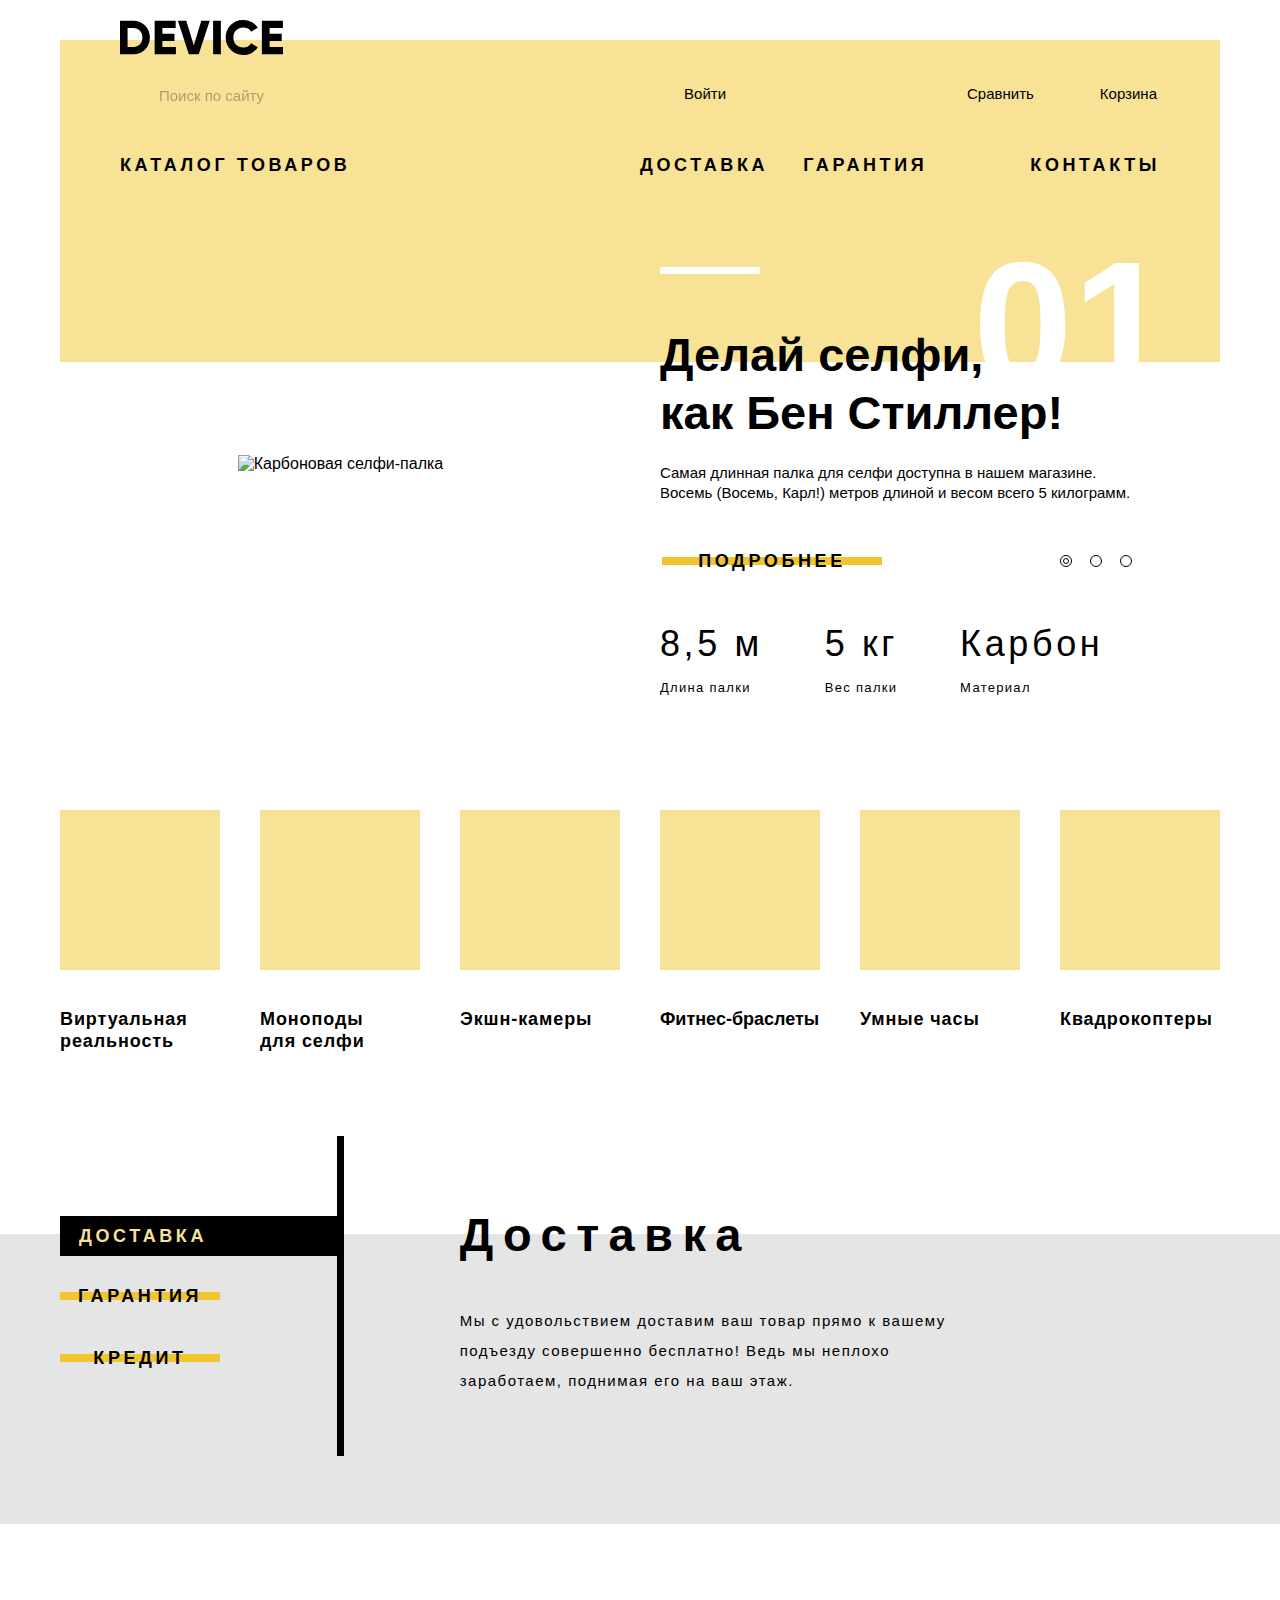
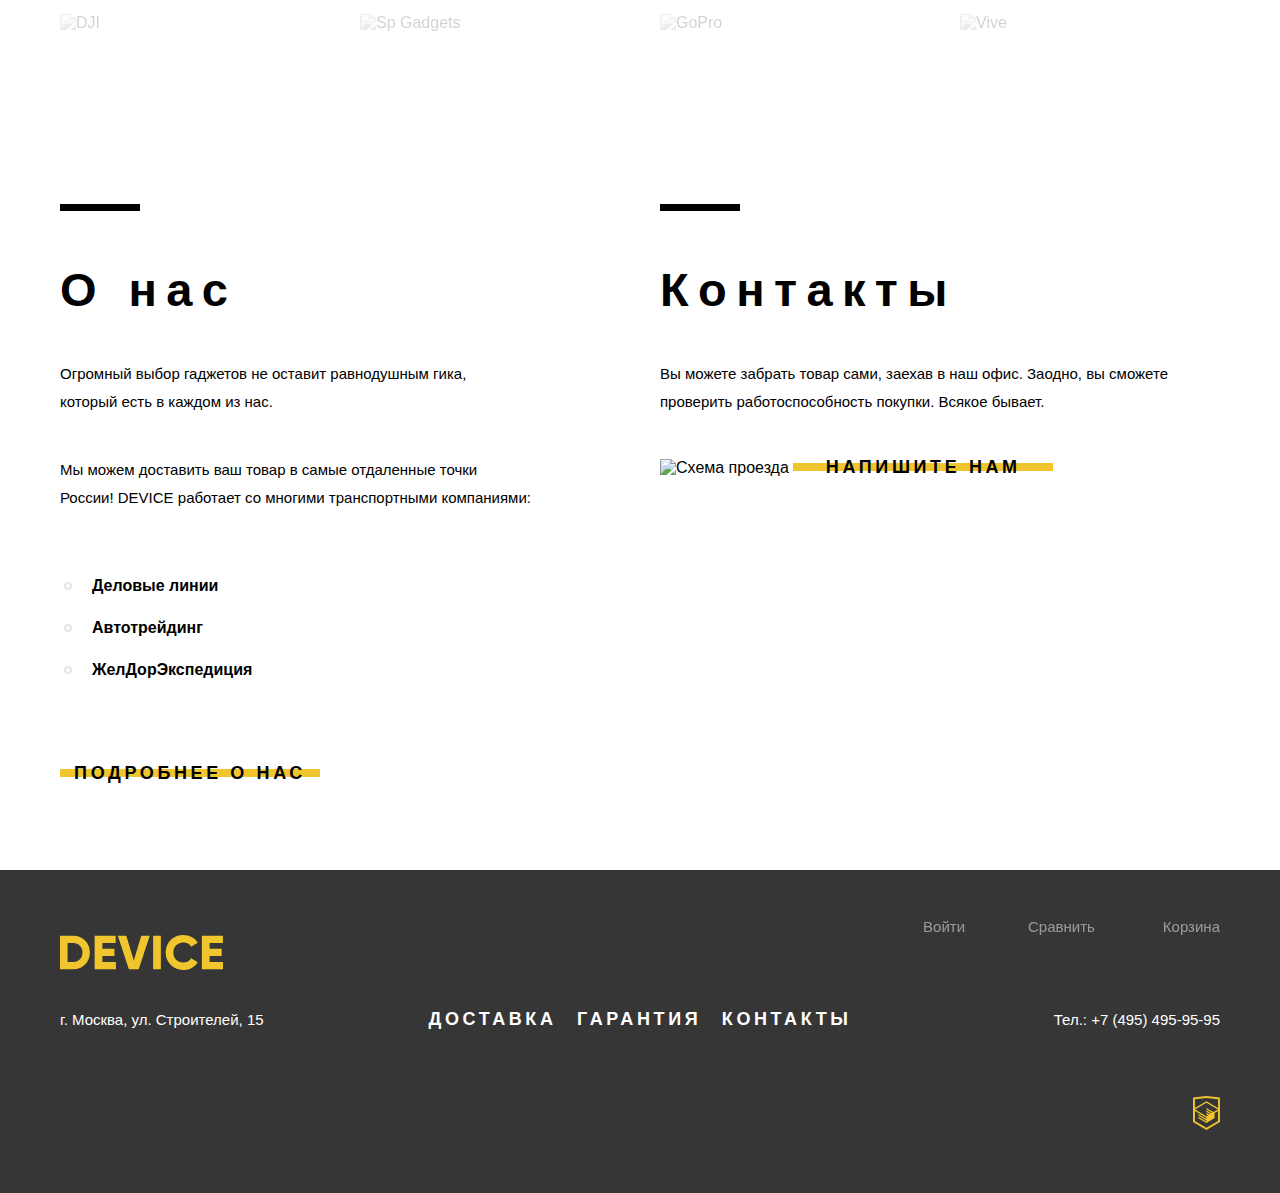
==== index.html @ 6370abfa "Поправил протягивание фона в каталоге" ====
<!DOCTYPE html>
<html class="page" lang="ru">
  <head>
    <meta charset="utf-8">
    <link rel="icon" href="favicon.ico">
    <link rel="stylesheet" href="css/normalize.css">
    <link rel="stylesheet" href="css/style.css">
    <title>HTML Academy: Девайс</title>
  </head>
  <body class="page__body">
    <header class="main-header container">
    <a class="main-header__logo">
      <img src="img/svg/logo/logo_black.svg" width="163" height="35" alt="Логотип магазина Девайс">
    </a>
    <form class="main-header__search" action="https://echo.htmlacademy.ru/" name="search-form" method="get">
      <label class="main-header__search-icon" for="search">
        <input type="search" placeholder="Поиск по сайту" class="main-header__search-input" name="site-search" id="search">
      </label>
      <input class="main-header__search-button" type="submit" name="search-button" value="Найти">
    </form>
    <ul class="user-nav">
      <li><a href="#" class="user-nav__item user-nav__item--login">Войти</a></li>
      <li class="user-nav__account">
        <a class="user-nav__item user-nav__item--name" href="#">Валентин Петухов</a>
        <a class="user-nav__item user-nav__item--exit" href="#">Выйти</a>
      </li>
      <li><a href="#" class="user-nav__item user-nav__item--compare">Сравнить</a></li>
      <li><a href="#" class="user-nav__item user-nav__item--cart">Корзина</a></li>
    </ul>
    <nav class="main-nav">
      <ul class="main-nav__list">
        <li class="main-nav__item">
          <a href="#" class="catalog-nav__title main-nav__link">Каталог товаров</a>
          <div class="catalog-nav__wrapper">
            <ul class="catalog-nav">
              <li class="catalog-nav__item">
                <a href="#" class="catalog-nav__link">Виртуальная реальность</a>
              </li>
              <li class="catalog-nav__item">
                <a href="catalog.html" class="catalog-nav__link">Моноподы для селфи</a>
              </li>
              <li class="catalog-nav__item">
                <a href="#" class="catalog-nav__link">Экшн-камеры</a>
              </li>
              <li class="catalog-nav__item">
                <a href="#" class="catalog-nav__link">Фитнес-браслеты</a>
              </li>
              <li class="catalog-nav__item catalog-nav__item--br">
                <a href="#" class="catalog-nav__link catalog-nav__link--br">Умные часы</a>
              </li>
              <li class="catalog-nav__item">
                <a href="#" class="catalog-nav__link">Квадрокоптер</a>
              </li>
            </ul>
          </div>
        </li>
        <li class="main-nav__item main-nav__item--deliver"><a href="#" class="main-nav__link">Доставка</a></li>
        <li class="main-nav__item main-nav__item--guarantee"><a href="#" class="main-nav__link">Гарантия</a></li>
        <li class="main-nav__item main-nav__item--contacts"><a href="#" class="main-nav__link">Контакты</a></li>
      </ul>
    </nav>
  </header>
    <main>
      <h1 class="visually-hidden">Интернет-магазин Девайс</h1>
      <div class="slider container">
        <section class="slider__page slider__page--current">
          <a href="#" class="slider__img"><img src="img/png/main-slider/slider-1.png" width="384" height="486" alt="Карбоновая селфи-палка"></a>
          <div class="slider__page-number">01</div>
          <h2 class="slider__title">Делай селфи, <br> как Бен Стиллер!</h2>
          <p class="slider__text">
            Самая длинная палка для селфи доступна в нашем магазине.<br>
            Восемь (Восемь, Карл!) метров длиной и весом всего 5 килограмм.
          </p>
          <div class="slider__buttons">
            <a href="#" class="button button--slider">Подробнее</a>
            <div class="slider__switches">
              <button type="button" aria-label="Первый слайд" class="slider__switch slider__switch--active"></button>
              <button type="button" aria-label="Второй слайд" class="slider__switch"></button>
              <button type="button" aria-label="Третий слайд" class="slider__switch"></button>
            </div>
          </div>
          <div class="slider__features">
            <ul class="features">
              <li class="features__item">
                <p class="features__desc">8,5 м</p>
                <p class="features__title">Длина палки</p>
              </li>
              <li class="features__item">
                <p class="features__desc">5 кг</p>
                <p class="features__title">Вес палки</p>
              </li>
              <li class="features__item">
                <p class="features__desc">Карбон</p>
                <p class="features__title">Материал</p>
              </li>
            </ul>
          </div>
        </section>
        <section class="slider__page">
          <a href="#" class="slider__img"><img src="img/png/main-slider/slider-2.png" width="345" height="483" alt="Фитнес-браслет"></a>
          <div class="slider__page-number">02</div>
          <h2 class="slider__title">Худеем <br>правильно!</h2>
          <p class="slider__text">
            Мотивирующие фитнес-браслеты помогут найти в себе силы<br>
            не пропускать занятия и соблюдать диету.
          </p>
          <div class="slider__buttons">
            <a href="#" class="button button--slider">Подробнее</a>
            <div class="slider__switches">
              <button type="button" aria-label="Первый слайд" class="slider__switch"></button>
              <button type="button" aria-label="Второй слайд" class="slider__switch slider__switch--active"></button>
              <button type="button" aria-label="Третий слайд" class="slider__switch"></button>
            </div>
          </div>
          <div class="slider__features">
            <ul class="features">
              <li class="features__item">
                <p class="features__desc">48 часов</p>
                <p class="features__title">Без подзарядки</p>
              </li>
            </ul>
          </div>
        </section>
        <section class="slider__page">
          <a href="#" class="slider__img"><img src="img/png/main-slider/slider-3.png" width="526" height="334" alt="Боевой дрон"></a>
          <div class="slider__page-number">03</div>
          <h2 class="slider__title">Порхает как бабочка, <br>жалит как пчела!</h2>
          <p class="slider__text">
            Этот обычный, на первый взгляд, квадрокоптер оснащен <br>
            мощным лазером, замаскированным под стандартную камеру.
          </p>
          <div class="slider__buttons">
            <a href="#" class="button button--slider">Подробнее</a>
            <div class="slider__switches">
              <button type="button" aria-label="Первый слайд" class="slider__switch"></button>
              <button type="button" aria-label="Второй слайд" class="slider__switch"></button>
              <button type="button" aria-label="Третий слайд" class="slider__switch slider__switch--active"></button>
            </div>
          </div>
          <div class="slider__features">
            <ul class="features">
              <li class="features__item">
                <p class="features__desc">800 м</p>
                <p class="features__title">Дальность полёта</p>
              </li>
              <li class="features__item">
                <p class="features__desc">50 м</p>
                <p class="features__title">Радиус поражения</p>
              </li>
            </ul>
          </div>
        </section>
      </div>
      <div class="categories container">
        <h2 class="visually-hidden">Категории</h2>
        <ul class="categories__list">
          <li class="categories__item categories__item--vr">
            <a class="categories__link" href="#">
              <div class="categories__background"></div>
              <h3 class="categories__title">Виртуальная реальность</h3>
            </a>
          </li>
          <li class="categories__item categories__item--mp">
            <a class="categories__link" href="#">
              <div class="categories__background"></div>
              <h3 class="categories__title">Моноподы <br>для селфи</h3>
            </a>
          </li>
          <li class="categories__item categories__item--ac">
            <a class="categories__link" href="#">
              <div class="categories__background"></div>
              <h3 class="categories__title">Экшн-камеры</h3>
            </a>
          </li>
          <li class="categories__item categories__item--fb">
            <a class="categories__link" href="#">
              <div class="categories__background"></div>
              <h3 class="categories__title categories__title--ls-normal">Фитнес-браслеты</h3>
            </a>
          </li>
          <li class="categories__item categories__item--sw">
            <a class="categories__link" href="#">
              <div class="categories__background"></div>
              <h3 class="categories__title">Умные часы</h3>
            </a>
          </li>
          <li class="categories__item categories__item--qc">
            <a class="categories__link" href="#">
              <div class="categories__background"></div>
              <h3 class="categories__title">Квадрокоптеры</h3>
            </a>
          </li>
        </ul>
      </div>
      <section class="services">
        <div class="container services-grid">
          <h2 class="visually-hidden">Сервисы</h2>
          <ul class="services__list">
            <li><button class="button--services current-service-btn">Доставка</button></li>
            <li><button class="button button--services">Гарантия</button></li>
            <li><button class="button button--services">Кредит</button></li>
          </ul>
          <section class="services__delivery current-service">
            <h3 class="services__title">Доставка</h3>
            <p class="services__text">
              Мы с удовольствием доставим ваш товар прямо к вашему<br>
              подъезду совершенно бесплатно! Ведь мы неплохо<br>
              заработаем, поднимая его на ваш этаж.
            </p>
          </section>
          <section class="services__guarantee">
            <h3 class="services__title">Гарантия</h3>
            <p class="services__text">
              Если из-за возгорания купленного у нас товара у вас сгорит дом — <br>
              не переживайте, мы выдадим вам новый. <br>
              Товар, не дом, конечно же.
            </p>
          </section>
          <section class="services__credit">
            <h3 class="services__title">Кредит</h3>
            <p class="services__text">
              Залезть в долговую яму стало проще! Кредитные консультанты <br>
              подберут для вас наиболее выгодные <br>
              условия кредита. Выгодные для нашего банка, разумеется.
            </p>
          </section>
        </div>
      </section>
      <section class="brands container">
        <h2 class="visually-hidden">Наши бренды</h2>
        <a href="#" class="brands__item brands__item--dji"><img src="img/png/brands/logo-1-1.png" alt="DJI" width="260" height="100"></a>
        <a href="#" class="brands__item brands__item--sp-gadgets"><img src="img/png/brands/logo-2-1.png" alt="Sp Gadgets" width="260" height="100"></a>
        <a href="#" class="brands__item brands__item--gopro"><img src="img/png/brands/logo-3-1.png" alt="GoPro" width="260" height="100"></a>
        <a href="#" class="brands__item brands__item--vive"><img src="img/png/brands/logo-4-1.png" alt="Vive" width="260" height="100"></a>
      </section>
      <div class="main-bottom container">
        <section class="main-bottom__item">
          <h2 class="main-bottom__title">О нас</h2>
          <p class="main-bottom__text">
            Огромный выбор гаджетов не оставит равнодушным гика,<br>
            который есть в каждом из нас.
          </p>
          <p class="main-bottom__text">
            Мы можем доставить ваш товар в самые отдаленные точки<br>
            России! DEVICE работает со многими транспортными компаниями:
          </p>
          <ul class="main-bottom__list">
            <li class="main-bottom__list-item">Деловые линии</li>
            <li class="main-bottom__list-item">Автотрейдинг</li>
            <li class="main-bottom__list-item">ЖелДорЭкспедиция</li>
          </ul>
          <a href="#" class="button button--main-bottom">Подробнее о нас</a>
        </section>
        <section class="main-bottom__item">
          <h2 class="main-bottom__title">Контакты</h2>
          <p class="main-bottom__text text">
            Вы можете забрать товар сами, заехав в наш офис. Заодно, вы сможете
            проверить работоспособность покупки. Всякое бывает.
          </p>
          <a href="#" class="main-bottom__map"><img class="main-bottom__map" src="img/png/map%201.png" width="560" height="222" alt="Схема проезда"></a>
          <a href="#" class="button button--main-bottom">Напишите нам</a>
        </section>
      </div>
    </main>
    <footer class="main-footer">
      <div class="container footer-grid">
        <a class="main-footer__logo">
          <img src="img/svg/logo/logo_yellow.svg" width="163" height="35" alt="Логотип магазина Девайс">
        </a>
        <ul class="user-nav user-nav--footer">
          <li class="user-nav__footer-item user-nav__footer-item--login">
            <a href="#" class="user-nav__footer-icon user-nav__footer-icon--login"></a>
            <a href="#" class="user-nav__footer-link user-nav__footer-link--login">Войти</a>
          </li>
          <li class="user-nav__account">
            <div class="user-nav__footer-item user-nav__footer-item--name">
              <a class="user-nav__footer-icon user-nav__footer-icon--name" href="#"></a>
              <a class="user-nav__footer-link user-nav__footer-link--name" href="#">Валентин Петухов</a>
            </div>
            <a class="user-nav__footer-item user-nav__footer-item--exit" href="#">Выйти</a>
          </li>
          <li class="user-nav__footer-item user-nav__footer-item--compare">
            <a href="#" class="user-nav__footer-icon user-nav__footer-icon--compare"></a>
            <a href="#" class="user-nav__footer-link user-nav__footer-link--compare">Сравнить</a>
          </li>
          <li class="user-nav__footer-item user-nav__footer-item--cart">
            <a href="#" class="user-nav__footer-icon user-nav__footer-icon--cart"></a>
            <a href="#" class="user-nav__footer-link user-nav__footer-link--cart">Корзина</a>
          </li>
        </ul>
        <address class="main-footer__address">г. Москва, ул. Строителей, 15</address>
        <ul class="main-nav main-nav--footer">
          <li><a href="#" class="main-nav__item">Доставка</a></li>
          <li><a href="#" class="main-nav__item">Гарантия</a></li>
          <li><a href="#" class="main-nav__item">Контакты</a></li>
        </ul>
        <a href="tel:+74954959595" class="main-footer__tel">Тел.: +7 (495) 495-95-95</a>
      </div>
      <div class="main-footer__bottom container">
        <div class="line line--footer"></div>
        <ul class="socials">
          <li><a href="#"><div class="socials__item socials__item--fb"></div></a></li>
          <li><a href="#"><div class="socials__item socials__item--inst"></div></a></li>
          <li><a href="#"><div class="socials__item socials__item--tw"></div></a></li>
        </ul>
        <a href="https://htmlacademy.ru/intensive/htmlcss" class="developer-link"></a>
      </div>
    </footer>
    <section class="modal modal__map">
      <button class="modal__close-btn modal__close-btn--map" type="button" aria-label="Закрыть форму обратной связи"></button>
    </section>
    <section class="modal modal__feedback">
      <form class="feedback-form" action="https://echo.htmlacademy.ru" method="post">
        <button class="modal__close-btn" type="button" aria-label="Закрыть форму обратной связи"></button>
        <label>
          Ваше имя:
          <input class="feedback-form__field feedback-form__field--name" type="text" name="name" placeholder="Имя Фамилия">
        </label>
        <label>
          Ваш e-mail:
          <input class="feedback-form__field feedback-form__field--email" type="email" name="email" placeholder="email@example.com">
        </label>
        <label>
          Текст письма:
          <textarea class="feedback-form__field feedback-form__field--text" name="email" placeholder="В свободной форме"></textarea>
        </label>
        <button type="submit" class="button feedback-form__submit">Отправить</button>
      </form>
    </section>
  </body>
</html>
---- css/style.css ----
/*Fonts*/

@font-face {
  font-family: "Gilroy";
  font-display: swap;
  src: local("Gilroy"),
       url("../fonts/gilroylight.woff2") format("woff2"),
       url("../fonts/gilroylight.woff") format("woff");
  /*font-weight: 300;*/
  /*font-style: normal;*/
}

@font-face {
  font-family: "Gilroy";
  src: local("Gilroy"),
       url("../fonts/gilroyextrabold.woff2") format("woff2"),
       url("../fonts/gilroyextrabold.woff") format("woff");
  font-weight: 800;
  font-style: normal;
}

@font-face {
  font-family: "OpenSans";
  font-display: swap;
  src: url("../fonts/opensans.woff2") format("woff2"),
       url("../fonts/opensans.woff") format("woff");
  /*font-weight: 400;*/
  /*font-style: normal;*/
}

@font-face {
  font-family: "OpenSans";
  src: url("../fonts/opensanslight.woff2") format("woff2"),
       url("../fonts/opensanslight.woff") format("woff");
  font-weight: 300;
  font-style: normal;
}

.visually-hidden:not(:focus):not(:active),
input[type="checkbox"].visually-hidden,
input[type="radio"].visually-hidden {
  position: absolute;
  width: 1px;
  height: 1px;
  margin: -1px;
  border: 0;
  padding: 0;
  white-space: nowrap;
  clip-path: inset(100%);
  clip: rect(0 0 0 0);
  overflow: hidden;
}

/*Variables*/

:root {
  /*Colors*/
  --basic-black: #000000;
  --basic-dark: #363636;
  --basic-gray: #464646;
  --basic-neutral: #7e7e7e;
  --gray-special: #d9d9d9;
  --basic-gray-dark: #dcdcdc;
  --basic-gray-light: #e5e5e5;
  --basic-whisper: #eaeaea;
  --basic-gray-extralight: #ebebeb;
  --transparent: rgba(238, 238, 238, 0.7);
  --basic-white: #ffffff;
  --smoky-white: #f2f2f2;

  --special-dark: #f0c52e;
  --special-light: #f7e296;
  --special-amber: #ffc600;
  --special: #91c92f;

  --status: #f6dada;
  --opacity-03: rgba(255, 255, 255, 0.3);

  --scale-gray: rgba(0, 0, 0, 0.2);
  --scale-green: #00ca74;
  --toggle-gray: #c4c4c4;
  --toggle-shadow: #cfcfcf;
  /*Fonts*/

  --opensans: "Open Sans", "Arial", sans-serif;
  --gilroy: "Gilroy", "Arial", sans-serif;
}

/*Global*/

.page {
  height: 100%;
  padding-top: 20px;
}

.page__body--catalog {
  overflow-x: hidden;
}

*, *::before, *::after {
  box-sizing: border-box;
}

body{
  min-width: 1200px;
  margin: 0;
  padding: 0;
  background-color: var(--basic-white);
  font-family: var(--gilroy);
  font-weight: 300;
  font-style: normal;
  color: var(--basic-black);

  min-height: 100%;
  display: grid;
  grid-template-rows: min-content 1fr min-content;
  align-content: start;
}

a {
  text-decoration: none;
  color: inherit;
}

img {
  max-width: 100%;
  height: auto;
}

.button {
  font-weight: 800;
  font-size: 18px;
  line-height: 22px;
  letter-spacing: 0.2em;
  text-transform: uppercase;
  position: relative;
  display: inline-flex;
  justify-content: center;
  align-items: center;
  background-color: transparent;
  border: 0;
  z-index: 1;

}

.button::before {
  position: absolute;
  align-self: center;
  content: "";
  z-index: -1;
  height: 8px;
  width: 100%;
  background: var(--special-dark);

}

.button--slider{
  width: 220px;
  height: 40px;
  align-self: center;
}

.button--services {
  background-color: transparent;
  border: 0;
  width: 160px;
  height: 22px;
  margin-bottom: 40px;
}

.button--main-bottom {
  width: 260px;
  height: 22px;
}

.container {
  width: 1160px;
  margin: 0 auto;
  padding: 0;
}

/*States*/

.main-header__logo:hover,
.user-nav__item:hover,
.main-nav__item:hover > .main-nav__link,
.catalog-nav__link:hover,
.main-footer__logo:hover,
.developer-link:hover {
  opacity: 0.6;
}

.main-header__logo:active,
.user-nav__item:active,
.main-nav__item:active > .main-nav__link,
.catalog-nav__link:active,
.main-footer__logo:active,
.developer-link:active {
  opacity: 0.3;
}



.main-header__search-input:hover::-webkit-input-placeholder {
  opacity: 0.6;
}

.main-header__search-input:hover::-moz-placeholder {
  opacity: 0.6;
}

.main-header__search-input:hover::placeholder {
  opacity: 0.6;
}

.main-header__search:focus-within .main-header__search-button {
  visibility: visible;
  opacity: 1;
}

.main-header__search:focus-within {
  border-bottom: 2px solid var(--basic-black);
}

.main-header__search-button:hover {
  background-color: var(--basic-black);
  color: var(--basic-white);
}

.main-header__search-button:active {
  color: var(--opacity-03);
}

.catalog-nav__title:hover ~ .catalog-nav__wrapper,
.catalog-nav__title:focus ~ .catalog-nav__wrapper,
.catalog-nav__wrapper:hover,
.catalog-nav__wrapper:focus-within {
  height: 164px;
  opacity: 1;
}

.button:hover::before {
  height: 40px;
}

.button:active {
  opacity: 0.3;
}

.button:active::before {
  opacity: 1;
}

.categories__item:hover .categories__background {
  background-color: var(--special-dark);
}

.categories__item:active .categories__item::before, .categories__item:active .categories__title {
  opacity: 0.3;
}

.categories__item:active::before {
  opacity: 0.3;
}

.brands__item:hover {
  opacity: 1;
  filter: none;
}

.breadcrumbs__item:hover {
  opacity: 0.6;
}

.breadcrumbs__item:active {
  opacity: 0.1;
}

.check-box:hover, .radio-btn:hover {
  opacity: 0.6;
}

.filter__input:checked + .check-box:active, .filter__input:checked + .radio-btn:active {
  background: transparent;
}

.sorting__link:hover {
  opacity: 0.6;
}

.sorting__link:active {
  opacity: 1;
}

.sorting__direction-btn:hover {
  opacity: 0.4;
}

.sorting__direction-btn:active {
  opacity: 1;
}

.product__hover:hover {
  opacity: 1;
}

.pagination__item--prev:hover, .pagination__item--next:hover {
  background-color: var(--gray-special);
}

.pagination__item--prev:active .text-opacity, .pagination__item--next:active .text-opacity {
  opacity: 0.3;
}

.user-nav__footer-item:hover .user-nav__footer-icon {
  opacity: 0.6;
}

.user-nav__footer-item:hover .user-nav__footer-link {
  opacity: 1;
}

.user-nav__footer-item:active .user-nav__footer-icon, .user-nav__footer-item:active .user-nav__footer-link {
  opacity: 0.3;
}

.socials__item:hover {
  opacity: 0.6;
}

.socials__item:active {
  opacity: 0.1;
}

.modal__close-btn:hover {
  opacity: 1;
}

.modal__close-btn:active {
  opacity: 0.3;
}

.feedback-form__field:hover {
  background-color: var(--basic-whisper);
}

.feedback-form__field:focus {
  background-color: var(--basic-white);
  border: 2px solid var(--special);
}

.feedback-form__field:invalid {
  background-color: var(--status);
}

/*Header*/

.main-header {
  display: grid;
  grid-template-columns: 1fr 1fr;
  column-gap: 40px;
  padding: 0 60px;
  background: linear-gradient(transparent 20px, var(--special-light) 20px);
}

.main-header__logo {
  grid-column: 1 / -1;
  margin-bottom: 10px;
}

.main-header__search-input {
  font-family: var(--opensans);
  font-style: normal;
  font-weight: 300;
  font-size: 15px;
  line-height: 20px;
  border:  0;
  margin-left: 22px;
  background-color: transparent;
  padding-top: 0;
  padding-left: 17px;
}

.main-header__search-input::-webkit-input-placeholder {
  font-family: var(--opensans);
  font-style: normal;
  font-weight: 300;
  font-size: 15px;
  line-height: 20px;
  color: var(--basic-black);
  opacity: 0.3;
}

.main-header__search-input::-moz-placeholder {
  font-family: var(--opensans);
  font-style: normal;
  font-weight: 300;
  font-size: 15px;
  line-height: 20px;
  color: var(--basic-black);
  opacity: 0.3;
}

.main-header__search {
  width: 440px;
  display: flex;
  align-items: center;
  border-bottom: 2px solid transparent;
}

.main-header__search-icon {
  width: 16px;
  height: 16px;
  background-image: url("../img/svg/icons/icon_search.svg");
  background-repeat: no-repeat;
  background-position: 0 0;
}

.main-header__search-button {
  width: 84px;
  height: 50px;
  border: 2px solid var(--basic-black);
  border-bottom: none;
  background-color: transparent;
  font-family: var(--opensans);
  font-style: normal;
  font-weight: 300;
  font-size: 15px;
  line-height: 20px;
  text-transform: uppercase;
  margin-left: 342px;
  overflow: hidden;
  visibility: hidden;
  opacity: 0;
}

.user-nav {
  display: flex;
justify-content: flex-end;
  font-family: var(--opensans);
  font-style: normal;
  font-weight: 300;
  font-size: 15px;
  line-height: 20px;
  list-style-type: none;
  padding-left: 24px;
}

.authorized .user-nav__item--login, .authorized .user-nav__footer-item--login {
  display: none;
}

.authorized .user-nav__account {
  display: flex;
}

.user-nav__item {
  position: relative;
}

.user-nav__account {
  display: none;
}

.user-nav__item--name {
  padding-right: 22px;
}

.user-nav__item--exit {
  opacity: 0.3;
  padding-right: 87px;
}

.user-nav__item--login{
  padding-right: 241px;
}

.user-nav__item--compare {
  padding-right: 66px;
}

.user-nav__item--cart {
  padding-right: 3px;
}

.user-nav__item--login::before {
  content: "";
  width: 13px;
  height: 14px;
  background-image: url("../img/svg/icons/icon_user.svg");
  background-repeat: no-repeat;
  background-position: 0 0;
  position: absolute;
  top: 3px;
  left: -25px;
}

.user-nav__item--name::before {
  content: "";
  width: 13px;
  height: 14px;
  background-image: url("../img/svg/icons/icon_user.svg");
  background-repeat: no-repeat;
  background-position: 0 0;
  position: absolute;
  top: 4px;
  left: -25px;
}

.user-nav__item--compare::before {
  content: "";
  width: 14px;
  height: 14px;
  background-image: url("../img/svg/icons/icon_compare.svg");
  background-repeat: no-repeat;
  background-position: 0 0;
  position: absolute;
  top: 3px;
  left: -26px;
}

.user-nav__item--cart::before {
  content: "";
  width: 10px;
  height: 10px;
  background-image: url("../img/svg/icons/icon_cart.svg");
  background-repeat: no-repeat;
  background-position: 0 0;
  position: absolute;
  top: 3px;
  left: -22px;
}

.main-nav {
  grid-column: 1 / -1;
  padding-top: 15px;
  font-weight: 800;
  font-size: 18px;
  line-height: 22px;
  letter-spacing: 0.2em;
  text-transform: uppercase;

}

.main-nav__list {
  display: flex;
  justify-content: flex-start;
  padding-inline-start: 0;
  list-style-type: none;
  margin-bottom: 35px;
}

.main-nav__item--catalog {
  padding-right: 260px;
  position: relative;
}

.catalog-nav__wrapper {
  position: absolute;
  width: 1160px;
  height: 0;
  background-color: var(--special-light);
  margin-left: -60px;
  opacity: 0;
  z-index: 2;
}

.catalog-nav {
  position: absolute;
  width: 530px;
  height: 127px;
  display: flex;
  flex-flow: column wrap;
  list-style-type: none;
  padding: 0;
  margin-top: 30px;
  margin-left: 60px;
  font-family: var(--opensans);
  font-style: normal;
  font-weight: 300;
  font-size: 15px;
  line-height: 20px;
  overflow: hidden;
}

.catalog-nav__title {
  position: relative;
  padding-right: 321px;
}

.catalog-nav__title::after {
  content: "";
  width: 22px;
  height: 22px;
  background-image: url("../img/svg/icons/icon_plus.svg");
  background-repeat: no-repeat;
  background-position: 0 0;
  position: absolute;
  top: 0;
  left: 232px;
}

.main-nav__item--deliver {
  padding-right: 35px;
}

.main-nav__item--contacts {
  padding-left: 103px;
  padding-right: 0;
  margin-right: 0;
}

.catalog-nav__item {
  padding-bottom: 20px;
}

.catalog-nav__link {
  font-family: var(--opensans);
  font-style: normal;
  font-weight: 300;
  font-size: 15px;
  line-height: 20px;
  text-transform: none;
  letter-spacing: normal;
}

.catalog-nav__item--br {
  margin-bottom: 40px;
}

/*main*/

.slider {
  background: linear-gradient(var(--special-light) 129px, transparent 129px);
  margin-bottom: 76px;
}

.slider__page {
  display: none;
  margin-bottom: 20px;
}

.slider__page--current{
  display: grid;
  grid-template-columns: 1fr 1fr;
  position: relative;
}

.slider__page::before {
  content: "";
  position: absolute;
  width: 100px;
  height: 7px;
  background-color: var(--basic-white);
  left: 600px;
  top: 34px;
}

.slider__img {
  grid-row: 1 / 5;
  justify-self: center;
  align-self: center;
  padding-right: 19px;
}

.slider__page-number {
  font-style: normal;
  font-weight: 800;
  font-size: 179px;
  line-height: 219px;
  text-transform: uppercase;
  color: var(--basic-white);
  position: absolute;
  right: 48px;
  top: -18px;
}

.slider__title, .main-title {
  font-weight: 800;
  font-size: 47px;
  line-height: 58px;
}

.slider__title {
  padding-top: 0;
  margin-top: 93px;
  margin-bottom: 21px;
  margin-left: 20px;
  z-index: 1;
}

.slider__text {
  font-family: var(--opensans);
  font-style: normal;
  font-weight: 300;
  font-size: 15px;
  line-height: 20px;
  padding-left: 20px;
  margin-top: 0;
  margin-bottom: 38px;
}

.slider__buttons {
  display: flex;
  justify-content: space-between;
  padding-left: 22px;
  margin-bottom: 42px;
}

.slider__switches {
  display: flex;
  width: 72px;
  justify-content: space-between;
  list-style-type: none;
  padding: 0;
  margin-right: 88px;
  position: relative;
  height: 12px;
  align-self: center;
}

.slider__switch {
  padding: 0;
  width: 12px;
  height: 12px;
  background-color: transparent;
  border: 1px solid var(--basic-black);
  border-radius: 50%;
  cursor: pointer;
}

.slider__switch--active::before {
  content: "";
  width: 6px;
  height: 6px;
  border: 1px solid var(--basic-black);
  border-radius: 50%;
  position: absolute;
  top: 3px;
  left: 3px;
}

.slider__features {
  padding-left: 20px;
  align-self: end;
}

.features {
  display: flex;
  justify-items: start;
  grid-column-gap: 62px;
  list-style-type: none;
  padding-inline-start: 0;
  margin: 0;
}

.features__desc {
  font-weight: 300;
  font-size: 36px;
  line-height: 42px;
  letter-spacing: 0.1em;
  margin: 0;
}

.features__title {
  font-weight: 300;
  font-size: 13px;
  line-height: 15px;
  letter-spacing: 0.1em;
  margin-top: 15px;
  margin-bottom: 0;
}

.categories {
  padding-top: 39px;
  margin-bottom: 87px;
}

.categories__list {
  display: flex;
  justify-content: space-between;
  padding-inline-start: 0;
  list-style-type: none;
  position: relative;
  margin: 0;
}

.categories__background {
  width: 160px;
  height: 160px;
  background-color: var(--special-light);
  margin-bottom: 38px;
}

.categories__title {
  margin: 0;
  padding-bottom: 20px;
  font-weight: 800;
  font-size: 18px;
  line-height: 22px;
  letter-spacing: 0.05em;
}

.categories__item {
  width: 160px;
  position: relative;
}

.categories__title--ls-normal{
  letter-spacing: normal;
}

.categories__item--vr::before {
  content: "";
  width: 97px;
  height: 55px;
  background-image: url("../img/svg/categories/vr.svg");
  background-repeat: no-repeat;
  background-position: 0 0;
  position: absolute;
  top: 52px;
  left: 31px;
}

.categories__item--mp::before {
  content: "";
  width: 86px;
  height: 117px;
  background-image: url("../img/svg/categories/monopods.svg");
  background-repeat: no-repeat;
  background-position: 0 0;
  position: absolute;
  top: 26px;
  left: 37px;
}

.categories__item--ac::before {
  content: "";
  width: 71px;
  height: 87px;
  background-image: url("../img/svg/categories/action-cameras.svg");
  background-repeat: no-repeat;
  background-position: 0 0;
  position: absolute;
  top: 36px;
  left: 44px;
}
.categories__item--fb::before {
  content: "";
  width: 107px;
  height: 65px;
  background-image: url("../img/svg/categories/fitness.svg");
  background-repeat: no-repeat;
  background-position: 0 0;
  position: absolute;
  top: 48px;
  left: 27px;
}

.categories__item--sw::before {
  content: "";
  width: 56px;
  height: 98px;
  background-image: url("../img/svg/categories/smart-watch.svg");
  background-repeat: no-repeat;
  background-position: 0 0;
  position: absolute;
  top: 31px;
  left: 52px;
}

.categories__item--qc::before {
  content: "";
  width: 132px;
  height: 69px;
  background-image: url("../img/svg/categories/dron.svg");
  background-repeat: no-repeat;
  background-position: 0 0;
  position: absolute;
  top: 46px;
  left: 14px;
}

.services {
  background: linear-gradient(transparent 75px,var(--basic-gray-light) 75px);
}

.services-grid {
  display: grid;
  grid-template-columns: 4fr 8fr;
  position: relative;
  margin-bottom: 90px;
}

.services__list {
  align-self: start;
  list-style-type: none;
  position: relative;
  z-index: 1;
  padding: 0;
  margin-top: 57px;
}

.current-service-btn {
  font-style: normal;
  font-weight: 800;
  font-size: 18px;
  line-height: 22px;
  letter-spacing: 0.2em;
  text-transform: uppercase;
  width: 277px;
  height: 40px;
  background-color: var(--basic-black);
  color: var(--special-light);
  padding-right: 136px;
  padding-left: 19px;
  margin-bottom: 29px;
}

.services-grid::after {
  content: "";
  width: 7px;
  height: 320px;
  background-color: var(--basic-black);
  position: absolute;
  top: -23px;
  left: 277px;
}

.services__delivery::before {
  content: "";
  width: 136px;
  height: 164px;
  background-image: url("../img/svg/services/delivery.svg");
  position: absolute;
  top: 48px;
  right: 2px;
}

.services__guarantee::before {
  content: "";
  width: 171px;
  height: 195px;
  background-image: url("../img/svg/services/warranty.svg");
  position: absolute;
  top: 25px;
  right: 0;
}

.services__credit::before {
  content: "";
  width: 156px;
  height: 188px;
  background-image: url("../img/svg/services/credit.svg");
  position: absolute;
  top: 25px;
  right: 0;
}

.services__delivery, .services__guarantee, .services__credit {
  display: none;
}

.current-service {
  display: inline;
  padding-left: 13px;
  margin-bottom: 113px;
}

.services__title{
  font-weight: 800;
  font-size: 47px;
  line-height: 58px;
  letter-spacing: 0.2em;
  margin-bottom: 42px;
}

.services__text {
  font-family: var(--opensans);
  font-style: normal;
  font-weight: 300;
  font-size: 15px;
  line-height: 30px;
  letter-spacing: 0.1em;
}

.brands {
  display: flex;
  justify-content: space-between;
  margin-bottom: 90px;
}

.brands__item {
  width: 260px;
  height: 100px;
  filter: grayscale(100%);
  background-color: transparent;
  opacity: 0.175;
}

.main-bottom {
  display: grid;
  grid-template-columns: 1fr 1fr;
  grid-gap: 40px;
  margin-bottom: 86px;
}

.main-bottom__item {
  position: relative;
}

.main-bottom__item::before {
  content: "";
  width: 80px;
  height: 7px;
  background-color: var(--basic-black);
  position: absolute;
}

.main-bottom__title {
  font-weight: 800;
  font-size: 47px;
  line-height: 58px;
  letter-spacing: 0.2em;
  margin: 0;
  padding-top: 57px;
  padding-bottom: 41px;
}

.main-bottom__text{
  font-family: var(--opensans);
  font-style: normal;
  font-weight: 300;
  font-size: 15px;
  line-height: 28px;
  margin: 0;
  padding-bottom: 40px;
}

.main-bottom__list {
  font-weight: 800;
  font-size: 16px;
  line-height: 28px;
  list-style-type: none;
  margin: 0;
  padding-left: 32px;
  padding-top: 20px;
  padding-bottom: 64px;
}

.main-bottom__list-item {
  position: relative;
  padding-bottom: 14px;
}

.main-bottom__list-item::before {
  content: "";
  width: 8px;
  height: 8px;
  border-radius: 50%;
  border: 2px solid var(--basic-gray-light);
  background-color: transparent;
  position: absolute;
  top: 10px;
  left: -28px;
}

.main-bottom__map {
  margin-bottom: 80px;
}

.catalog-main {
  background: linear-gradient(var(--special-light) 15px, transparent 15px);
  padding-top: 28px;
  position: relative;
}

.catalog-main__content {
  display: grid;
  grid-template-columns: 328px 832px;
}

.main-title--catalog-page {
  justify-self: start;
  padding-left: 60px;
}


.breadcrumbs {
  justify-self: start;
  display: flex;
  font-family: var(--opensans);
  font-style: normal;
  font-weight: 300;
  font-size: 14px;
  line-height: 19px;
  color: var(--basic-black);
  list-style-type: none;
  padding-inline-start: 60px;
  margin-bottom: 48px;
}

.breadcrumbs li {
  position: relative;
}

.breadcrumbs li:nth-child(n+2)::before {
  content: "";
  width: 12px;
  height: 12px;
  background-color: transparent;
  background-image: url("../img/svg/icons/icon_arrow_nav.svg");
  background-position: 0 0;
  background-repeat: no-repeat;
  position: absolute;
  left: -24px;
  top: 2px;
}

.breadcrumbs__item {
  opacity: 0.3;
  padding-right: 40px;
}

.filter {
  background-color: var(--basic-gray-light);
  margin-left: 60px;
  position: relative;
}

.filter::before {
  content: "";
  position: absolute;
  right: 0;
  top: 0;
  width: 100vw;
  height: 100%;
  background-color: var(--basic-gray-light);
  z-index: -1;
}

.filter__wrapper {
  width: 200px;
}

.filter__title {
  background-color: var(--basic-gray-dark);
  margin: 0;
  padding-top: 25px;
  padding-bottom: 25px;
}

.filter__title::before {
  content: "";
  position: absolute;
  right: 0;
  top: 0;
  width: 100vw;
  height: 70px;
  background-color: var(--basic-gray-dark);
  z-index: -1;
}

.filter__title, .sorting__title {
  font-weight: 800;
  font-size: 16px;
  line-height: 20px;
  letter-spacing: 0.1em;
  text-transform: uppercase;
}

.filter__subtitle {
  width: 200px;
  font-weight: 800;
  font-size: 14px;
  line-height: 17px;
  letter-spacing: 0.1em;
  border-top: 2px solid var(--basic-black);
  padding-top: 15px;
}

.filter__price {
  margin-top: 70px;
  position: relative;
}

.range-slider {
  -webkit-box-sizing: border-box;
  box-sizing: border-box;
  position: relative;
  width: 220px;
  height: 80px;
  background-color: transparent;
  margin-top: 10px;
  margin-bottom: 9px;
  border-radius: 5px;
  padding-top: 39px;
  padding-right: 20px;
  padding-left: 20px;
}
.scale {
  height: 2px;
  background: var(--scale-gray);
  margin-top: 39px;
  margin-bottom: 15px;
}
.bar {
  width: 134px;
  height: 2px;
  background: var(--scale-green);
}
.toggle {
  position: absolute;
  top: 65px;
  width: 4px;
  height: 4px;
  padding: 0;
  border: 8px solid var(--basic-white);
  background-color: var(--toggle-gray);
  border-radius: 50%;
  -webkit-box-shadow: 0 2px 1px 0 var(--toggle-shadow);
  box-shadow: 0 2px 1px 0 var(--toggle-shadow);
  cursor: pointer;
  box-sizing: content-box;

}
.toggle-min {
  left: 0;
}

.toggle-max {
  left: 114px;
}

.min-price, .max-price {
  font-weight: 300;
  font-size: 14px;
  line-height: 16px;
}

.max-price {
  padding-left: 66px;
}

.filter__color, .filter__bt {
  border: 0;
  margin: 0;
  padding: 0;
}

.filter__color {
  margin-top: 37px;
}

.filter__bt {
  margin-top: 38px;
  margin-bottom: 50px;
}

.filter__list {
  list-style-type: none;
  padding: 0 0 0 42px;
  margin: 13px 0 0;
}

.filter__item {
  font-family: var(--opensans);
  font-style: normal;
  font-weight: 300;
  font-size: 14px;
  line-height: 19px;
  color: var(--basic-black);
}

.filter__input {
  display: block;
  margin-bottom: 20px;
  -webkit-appearance: none;
  -moz-appearance: none;
  appearance: none;
}
.check-box {
  position: absolute;
  width: 24px;
  height: 24px;
  background: transparent;
  border: 2px solid var(--basic-black);
  border-radius: 2px;
  margin-top: -4px;
  margin-left: -42px;
}
.filter__input:checked + .check-box, .filter__input + .check-box:active {
  background-image: url("../img/svg/icons/checked.svg");
  background-position: center;
  background-repeat: no-repeat;
  opacity: 1;
}

.filter__input:disabled + .check-box, .filter__input:disabled + .radio-btn {
  opacity: 0.25;
}

.radio-btn {
  position: absolute;
  width: 24px;
  height: 24px;
  background: transparent;
  border: 2px solid var(--basic-black);
  border-radius: 50%;
  margin-top: -4px;
  margin-left: -42px;
}

.filter__input:checked + .radio-btn, .filter__input + .radio-btn:active {
  background-image: url("../img/svg/icons/radio-on.svg");
  background-position: center;
  background-repeat: no-repeat;
  opacity: 1;
}

.filter__submit {
  width: 200px;
}

.sorting {
  display: flex;
  background-color: var(--basic-gray-light);
  position: relative;
}

.sorting::after {
  content: "";
  position: absolute;
  left: 0;
  top: 0;
  width: 100vw;
  height: 70px;
  background-color: var(--basic-gray-light);
  z-index: -2;
}

.sorting__title {
  margin: 0;
  padding: 25px 74px 25px 72px;
}

.sorting__list {
  display: flex;
  justify-content: flex-start;
  gap: 30px;
  list-style-type: none;
  margin: 0;
  padding: 25px 219px 25px 0;
}

.sorting__link{
  font-family: var(--opensans);
  font-style: normal;
  font-weight: normal;
  font-size: 14px;
  line-height: 19px;
  color: var(--basic-black);
  opacity: 0.3;
  list-style-type: none;
}

.sorting__link--active {
  opacity: 1;
}

.sorting__direction {
  list-style-type: none;
  display: flex;
  position: relative;

}

.sorting__direction-btn {
  width: 18px;
  height: 18px;
  background-image: url("../img/svg/icons/sorting-direction.svg");
  background-position: center;
  opacity: 0.2;
  position: absolute;
  top: 9px;
}

.sorting__direction-btn--active {
  opacity: 1;
}

.sorting__ascending-btn {
  transform: rotate(180deg);
  left: 10px;
}

.sorting__descending-btn {
  right: -25px;
}

.catalog {
  display: grid;
  grid-template-columns: 1fr 1fr;
  padding-top: 69px;
  padding-bottom: 22px;
  padding-left: 72px;
  grid-gap: 30px 40px;
}

.product {
  position: relative;
}

.product__hover {
  width: 360px;
  height: 380px;
  display: flex;
  flex-direction: column;
  align-items: center;
  background-color: var(--transparent);
  position: absolute;
  top: 0;
  left: 0;
  opacity: 0;
}

.product__cart {
  width: 200px;
  height: 22px;
  padding-top: 191px;
}

.product__compare {
  font-family: var(--opensans);
  font-style: normal;
  font-weight: 300;
  font-size: 13px;
  line-height: 18px;
  letter-spacing: 0.1em;
  color: var(--basic-black);
  padding-top: 34px;
}

.product__new-icon {
  display: block;
  width: 62px;
  height: 62px;
  font-style: normal;
  font-weight: 800;
  font-size: 12px;
  line-height: 15px;
  color: var(--basic-black);
  opacity: 0.3;
  border: 2px solid var(--basic-black);
  border-radius: 50%;
  padding-top: 21px;
  padding-left: 15px;
  position: absolute;
  top: 29px;
  right: 27px;
}

.product__description {
  display: flex;
  justify-content: space-between;
  margin-top: 9px;
}

.product__title {
  font-weight: 800;
  font-size: 18px;
  line-height: 22px;
  letter-spacing: 0.05em;
  width: 270px;
}

.product__price {
  font-weight: 300;
  font-size: 16px;
  line-height: 18px;
  letter-spacing: 0.05em;
  width: auto;
  margin-top: 21px;
}

.pagination {
  display: flex;
  align-items: center;
  justify-content: space-between;
  background-color: var(--basic-gray-extralight);
  margin-bottom: 77px;
  margin-left: 72px;
}

.pagination__list {
  display: flex;
  align-items: center;
  gap: 30px;
  list-style-type: none;
  padding-inline-start: 0;
}

.text-opacity {
  opacity: 1;
}

.pagination__item {
  font-weight: 800;
  font-size: 16px;
  line-height: 20px;
  letter-spacing: 0.1em;
  text-transform: uppercase;
  opacity: 0.3;
}

.pagination__item--active, .pagination__item--prev, .pagination__item--next {
  opacity: 1;
}

.pagination__item--prev, .pagination__item--next {
  display: block;
  padding: 25px 30px;
}

/*footer*/

.main-footer {

  background-color: var(--basic-dark);
  color: var(--basic-white);
  padding-top: 32px;
  padding-bottom: 49px;
}

.footer-grid {
  display: grid;
  grid-template-columns: repeat(3, 1fr);
}

.main-footer__logo {
  padding-top: 33px;
  padding-bottom: 34px;
}

.user-nav--footer {
  opacity: 0.7;
  grid-column: 2 / 4;
  justify-self: end;
  list-style-type: none;
  margin-bottom: 68px;
}

.user-nav__footer-icon {
  opacity: 1;
}

.user-nav__footer-link {
  opacity: 0.7;
}

.user-nav__footer-item {
  position: relative;
  color: var(--basic-white);
}

.user-nav__footer-item--compare {
  padding-right: 68px;
}

.user-nav__footer-item--exit {
  padding-right: 64px;
}

.user-nav__footer-item--name {
  padding-right: 24px;
}

.user-nav__footer-item--login {
  padding-right: 63px;
}

.user-nav__footer-icon--login {
  content: "";
  width: 13px;
  height: 14px;
  background-image: url("../img/svg/icons/icon_user_footer.svg");
  background-repeat: no-repeat;
  background-position: 0 0;
  position: absolute;
  top: 3px;
  left: -25px;
}

.user-nav__footer-icon--name {
  content: "";
  width: 13px;
  height: 14px;
  background-image: url("../img/svg/icons/icon_user_footer.svg");
  background-repeat: no-repeat;
  background-position: 0 0;
  position: absolute;
  top: 3px;
  left: -25px;
}

.user-nav__footer-icon--compare {
  content: "";
  width: 13px;
  height: 14px;
  background-image: url("../img/svg/icons/icon_chart_footer.svg");
  background-repeat: no-repeat;
  background-position: 0 0;
  position: absolute;
  top: 3px;
  left: -25px;
  opacity: 1;
}

.user-nav__footer-icon--cart {
  content: "";
  width: 13px;
  height: 14px;
  background-image: url("../img/svg/icons/icon_cart_footer.svg");
  background-repeat: no-repeat;
  background-position: 0 0;
  position: absolute;
  top: 3px;
  left: -25px;
}

.main-footer__address {
  justify-self: start;
  font-family: var(--opensans);
  font-style: normal;
  font-weight: 300;
  font-size: 15px;
  line-height: 20px;
  padding-top: 2px;
}

.main-nav--footer {
  grid-column: 2 / 3;
  display: flex;
  justify-content: space-between;
  align-items: start;
  list-style-type: none;
  padding: 0;
  margin: 0;
  width: 423px;
}

.main-footer__tel {
  justify-self: end;
  font-family: var(--opensans);
  font-style: normal;
  font-weight: 300;
  font-size: 15px;
  line-height: 20px;
  padding-top: 2px;
}

.main-footer__bottom {
  display: flex;
  justify-content: space-between;
  padding-top: 50px;
}

.main-footer__line {
  width: 80px;
  height: 7px;
  background-color: var(--special-amber);
  margin-top: 29px;
}

.socials {
  list-style-type: none;
  padding: 0;
  display: flex;
  width: 136px;
  height: 32px;
  justify-content: space-between;
  margin-left: 80px;
}

.developer-link {
  width: 27px;
  height: 34px;
  background-color: transparent;
  background-image: url("../img/svg/logo/logo-html.svg");
  margin-top: 16px;
  margin-left: 54px;
}

.socials__item {
  width: 32px;
  height: 32px;
  background-color: transparent;
  opacity: 0.3;
}

.socials__item--fb {
  background-image: url("../img/svg/icons/simple-icons_facebook.svg");
}
.socials__item--inst {
  background-image: url("../img/svg/icons/icon_instagram.svg");
}
.socials__item--tw {
  background-image: url("../img/svg/icons/icon_twitter.svg");
}

.modal {
  position: fixed;
  top: 0;
  right: 0;
  bottom: 0;
  left: 0;
  margin: auto;
  z-index: 3;
}

.modal__map {
  display: none;
  width: 994px;
  height: 593px;
  background-color: transparent;
  background-image: url("../img/png/map-big 1.png");
}

.modal__feedback {
  display: none;
  width: 960px;
  height: 550px;
  background-color: var(--basic-white);
  box-shadow: 0 10px 16px rgba(0, 0, 0, 0.15);
}

.modal__close-btn {
  content: "";
  width: 55px;
  height: 55px;
  position: absolute;
  background-image: url("../img/svg/icons/icon_cross.svg");
  background-color: var(--special-dark);
  background-position: center;
  background-repeat: no-repeat;
  border: var(--special-dark), 13px;
  border-radius: 50%;
  opacity: 0.5;
  right: 20px;
  top: 20px;
}

.modal__close-btn--map {
  top: 29px;
  right: 36px;
}

.feedback-form {
  display: grid;
  grid-template-columns: 1fr 1fr;
  width: 760px;
  margin-top: 92px;
  margin-left: 100px;
  margin-right: 100px;
  font-weight: 800;
  font-size: 18px;
  line-height: 22px;
}

.feedback-form__field {
  border: none;
  background-color: var(--smoky-white);
  width: 360px;
  height: 50px;
  padding-top: 16px;
  padding-bottom: 15px;
  padding-left: 20px;
  margin-top: 10px;
  margin-bottom: 32px;
}
.feedback-form label:nth-child(4) {
  grid-column: 1 / 3;
}

.feedback-form__field--text {
  width: 740px;
  height: 167px;
  padding-top: 16px;
  padding-left: 20px;
  resize: none;
}

.feedback-form__submit {
  justify-self: start;
  padding-top: 36px;
  width: 200px;
}
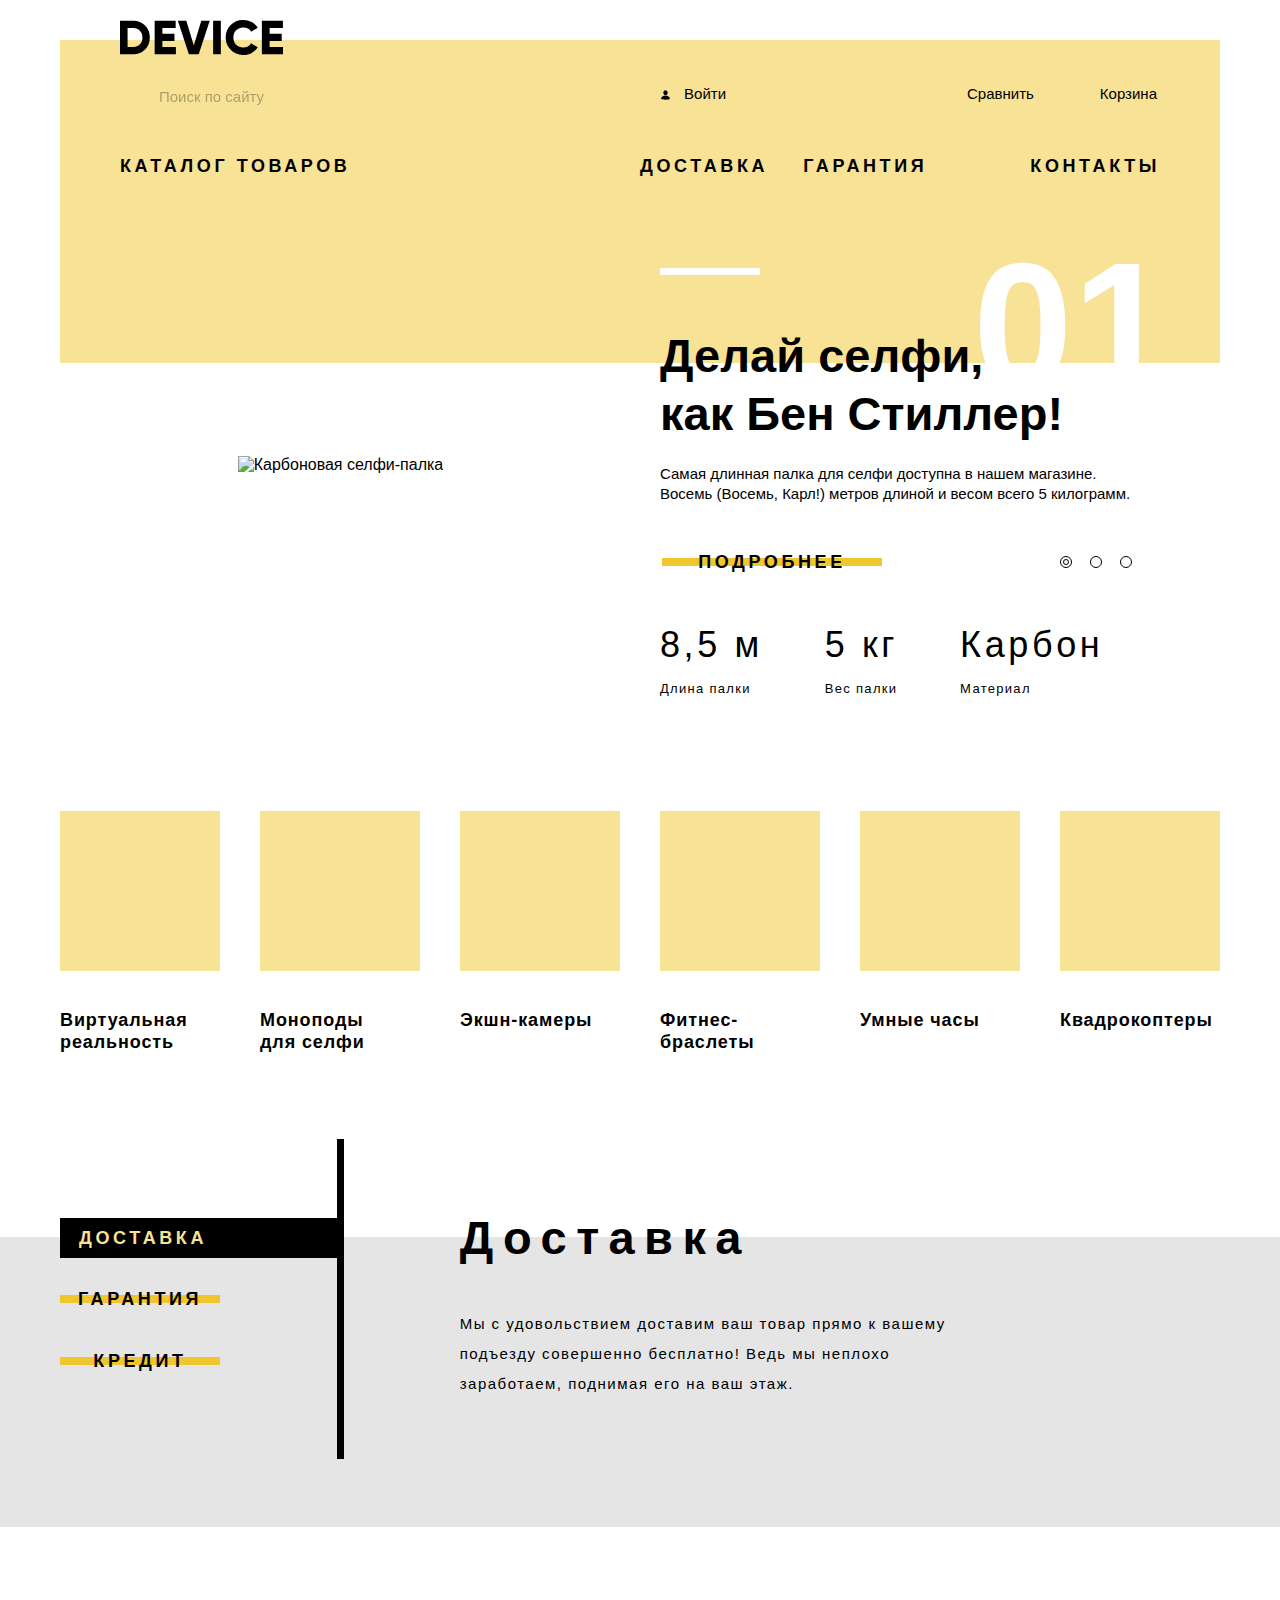
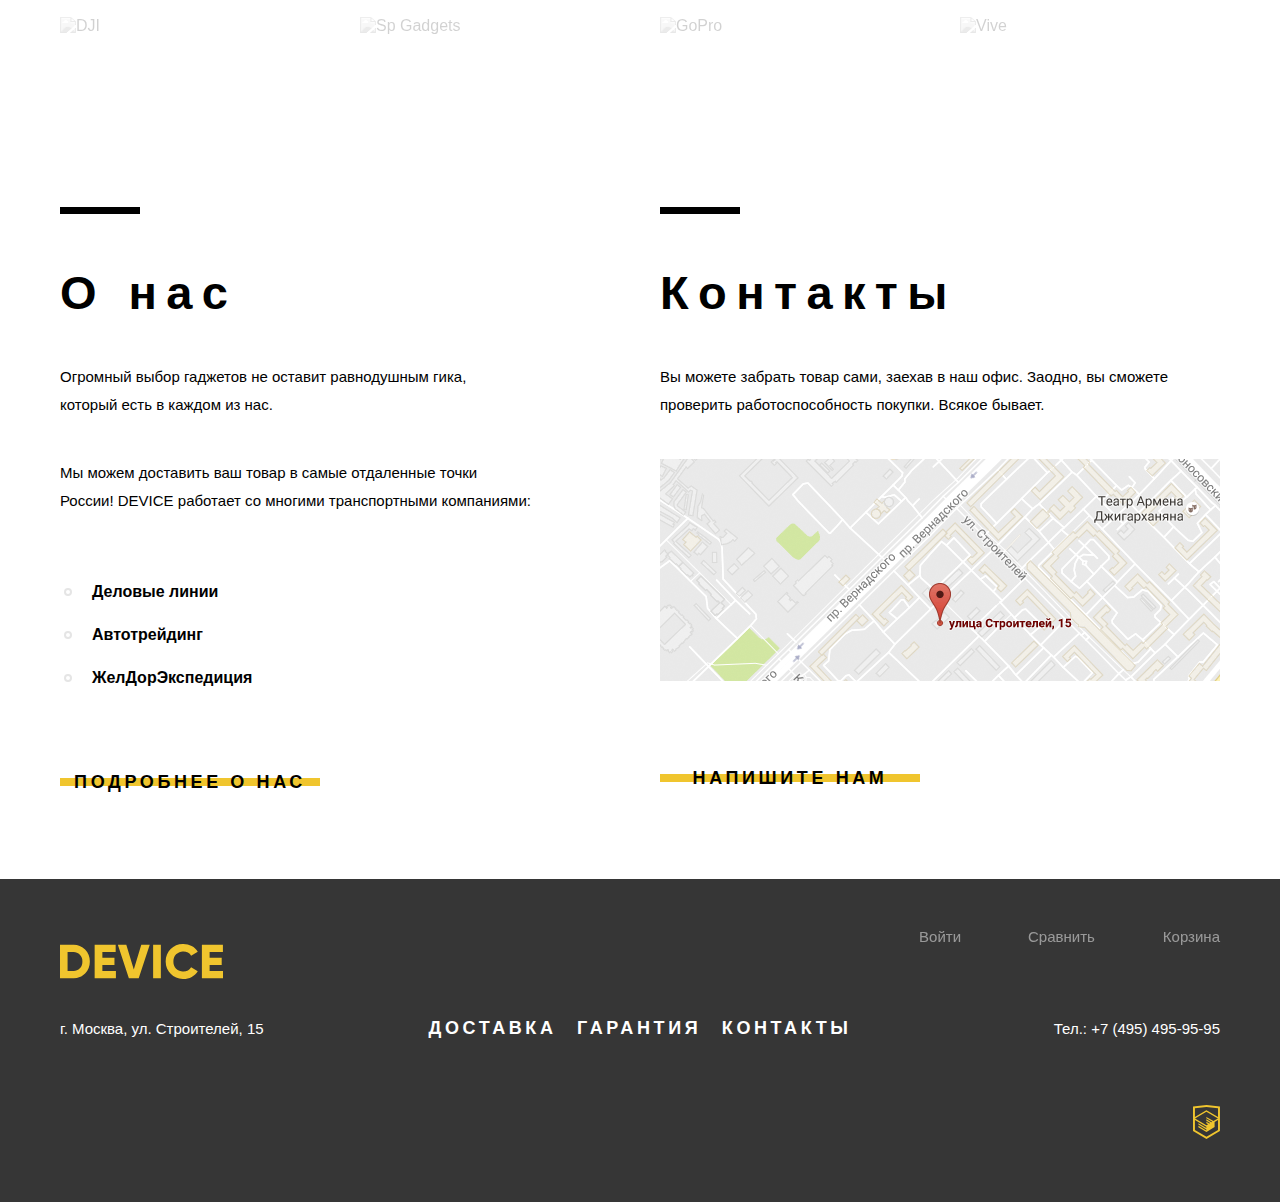
==== commit 7f3045ca: "Поправил замечания проверяющего наставника" ====
--- a/index.html
+++ b/index.html
@@ -175,7 +175,7 @@
           <li class="categories__item categories__item--fb">
             <a class="categories__link" href="#">
               <div class="categories__background"></div>
-              <h3 class="categories__title categories__title--ls-normal">Фитнес-браслеты</h3>
+              <h3 class="categories__title">Фитнес-браслеты</h3>
             </a>
           </li>
           <li class="categories__item categories__item--sw">
@@ -257,7 +257,7 @@
             Вы можете забрать товар сами, заехав в наш офис. Заодно, вы сможете
             проверить работоспособность покупки. Всякое бывает.
           </p>
-          <a href="#" class="main-bottom__map"><img class="main-bottom__map" src="img/png/map%201.png" width="560" height="222" alt="Схема проезда"></a>
+          <a href="#" class="main-bottom__map"><img class="main-bottom__map" src="img/png/map.png" width="560" height="222" alt="Схема проезда"></a>
           <a href="#" class="button button--main-bottom">Напишите нам</a>
         </section>
       </div>
--- a/css/style.css
+++ b/css/style.css
@@ -24,8 +24,8 @@
   font-display: swap;
   src: url("../fonts/opensans.woff2") format("woff2"),
        url("../fonts/opensans.woff") format("woff");
-  /*font-weight: 400;*/
-  /*font-style: normal;*/
+  font-weight: 400;
+  font-style: normal;
 }
 
 @font-face {
@@ -93,10 +93,6 @@
   padding-top: 20px;
 }
 
-.page__body--catalog {
-  overflow-x: hidden;
-}
-
 *, *::before, *::after {
   box-sizing: border-box;
 }
@@ -276,6 +272,18 @@
   opacity: 0.1;
 }
 
+.breadcrumbs__item--last:hover {
+  opacity: 0.3;
+}
+
+.breadcrumbs__item--last:active {
+  opacity: 0.3;
+}
+
+.toggle:active {
+  box-shadow: 0 4px 4px rgba(0, 0, 0, 0.25);
+}
+
 .check-box:hover, .radio-btn:hover {
   opacity: 0.6;
 }
@@ -428,6 +436,7 @@
   font-size: 15px;
   line-height: 20px;
   text-transform: uppercase;
+  margin-top: 1px;
   margin-left: 342px;
   overflow: hidden;
   visibility: hidden;
@@ -773,7 +782,7 @@
 
 .categories {
   padding-top: 39px;
-  margin-bottom: 87px;
+  margin-bottom: 89px;
 }
 
 .categories__list {
@@ -806,10 +815,6 @@
   position: relative;
 }
 
-.categories__title--ls-normal{
-  letter-spacing: normal;
-}
-
 .categories__item--vr::before {
   content: "";
   width: 97px;
@@ -898,7 +903,7 @@
   position: relative;
   z-index: 1;
   padding: 0;
-  margin-top: 57px;
+  margin-top: 56px;
 }
 
 .current-service-btn {
@@ -914,7 +919,7 @@
   color: var(--special-light);
   padding-right: 136px;
   padding-left: 19px;
-  margin-bottom: 29px;
+  margin-bottom: 30px;
 }
 
 .services-grid::after {
@@ -1044,13 +1049,13 @@
   list-style-type: none;
   margin: 0;
   padding-left: 32px;
-  padding-top: 20px;
+  padding-top: 23px;
   padding-bottom: 64px;
 }
 
 .main-bottom__list-item {
   position: relative;
-  padding-bottom: 14px;
+  padding-bottom: 15px;
 }
 
 .main-bottom__list-item::before {
@@ -1066,11 +1071,11 @@
 }
 
 .main-bottom__map {
-  margin-bottom: 80px;
+  margin-bottom: 82px;
 }
 
 .catalog-main {
-  background: linear-gradient(var(--special-light) 15px, transparent 15px);
+  background: linear-gradient(var(--special-light) 16px, transparent 16px);
   padding-top: 28px;
   position: relative;
 }
@@ -1097,7 +1102,7 @@
   color: var(--basic-black);
   list-style-type: none;
   padding-inline-start: 60px;
-  margin-bottom: 48px;
+  margin-bottom: 50px;
 }
 
 .breadcrumbs li {
@@ -1120,6 +1125,10 @@
 .breadcrumbs__item {
   opacity: 0.3;
   padding-right: 40px;
+}
+
+.breadcrumbs__item--last {
+  cursor: default;
 }
 
 .filter {
@@ -1249,12 +1258,12 @@
 }
 
 .filter__color {
-  margin-top: 37px;
+  margin-top: 38px;
 }
 
 .filter__bt {
   margin-top: 38px;
-  margin-bottom: 50px;
+  margin-bottom: 53px;
 }
 
 .filter__list {
@@ -1286,7 +1295,7 @@
   background: transparent;
   border: 2px solid var(--basic-black);
   border-radius: 2px;
-  margin-top: -4px;
+  margin-top: -2px;
   margin-left: -42px;
 }
 .filter__input:checked + .check-box, .filter__input + .check-box:active {
@@ -1307,7 +1316,7 @@
   background: transparent;
   border: 2px solid var(--basic-black);
   border-radius: 50%;
-  margin-top: -4px;
+  margin-top: -2px;
   margin-left: -42px;
 }
 
@@ -1328,13 +1337,13 @@
   position: relative;
 }
 
-.sorting::after {
+.page__body--catalog::after {
   content: "";
   position: absolute;
   left: 0;
-  top: 0;
+  top: 427px;
   width: 100vw;
-  height: 70px;
+  height: 72px;
   background-color: var(--basic-gray-light);
   z-index: -2;
 }
@@ -1402,7 +1411,7 @@
   display: grid;
   grid-template-columns: 1fr 1fr;
   padding-top: 69px;
-  padding-bottom: 22px;
+  padding-bottom: 23px;
   padding-left: 72px;
   grid-gap: 30px 40px;
 }
@@ -1488,7 +1497,7 @@
   align-items: center;
   justify-content: space-between;
   background-color: var(--basic-gray-extralight);
-  margin-bottom: 77px;
+  margin-bottom: 78px;
   margin-left: 72px;
 }
 
@@ -1547,6 +1556,7 @@
   grid-column: 2 / 4;
   justify-self: end;
   list-style-type: none;
+  margin-top: 16px;
   margin-bottom: 68px;
 }
 
@@ -1572,11 +1582,19 @@
 }
 
 .user-nav__footer-item--name {
-  padding-right: 24px;
+  padding-right: 26px;
 }
 
 .user-nav__footer-item--login {
-  padding-right: 63px;
+  padding-right: 67px;
+}
+
+.user-nav__footer-icon {
+  opacity: 1;
+}
+
+.user-nav__footer-link {
+  opacity: 0.7;
 }
 
 .user-nav__footer-icon--login {
@@ -1723,7 +1741,7 @@
   width: 994px;
   height: 593px;
   background-color: transparent;
-  background-image: url("../img/png/map-big 1.png");
+  background-image: url("../img/png/map-big.png");
 }
 
 .modal__feedback {
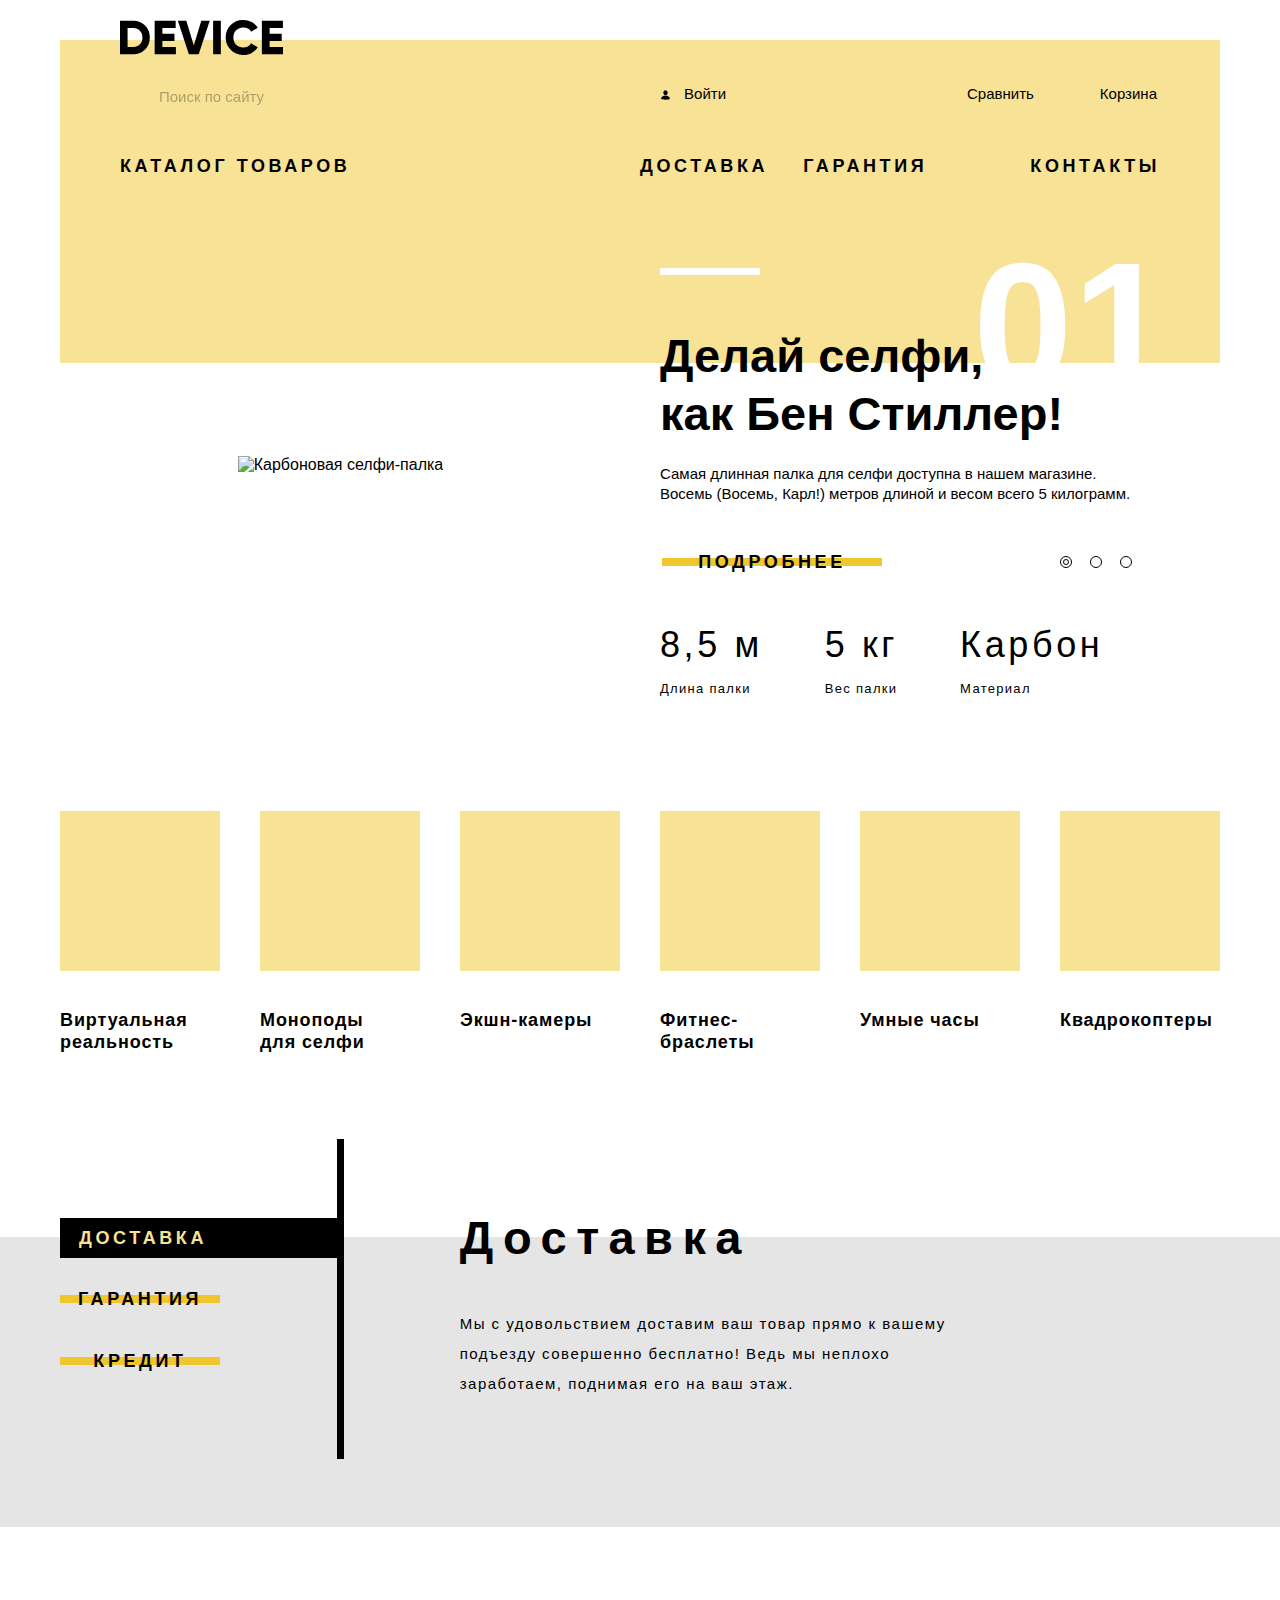
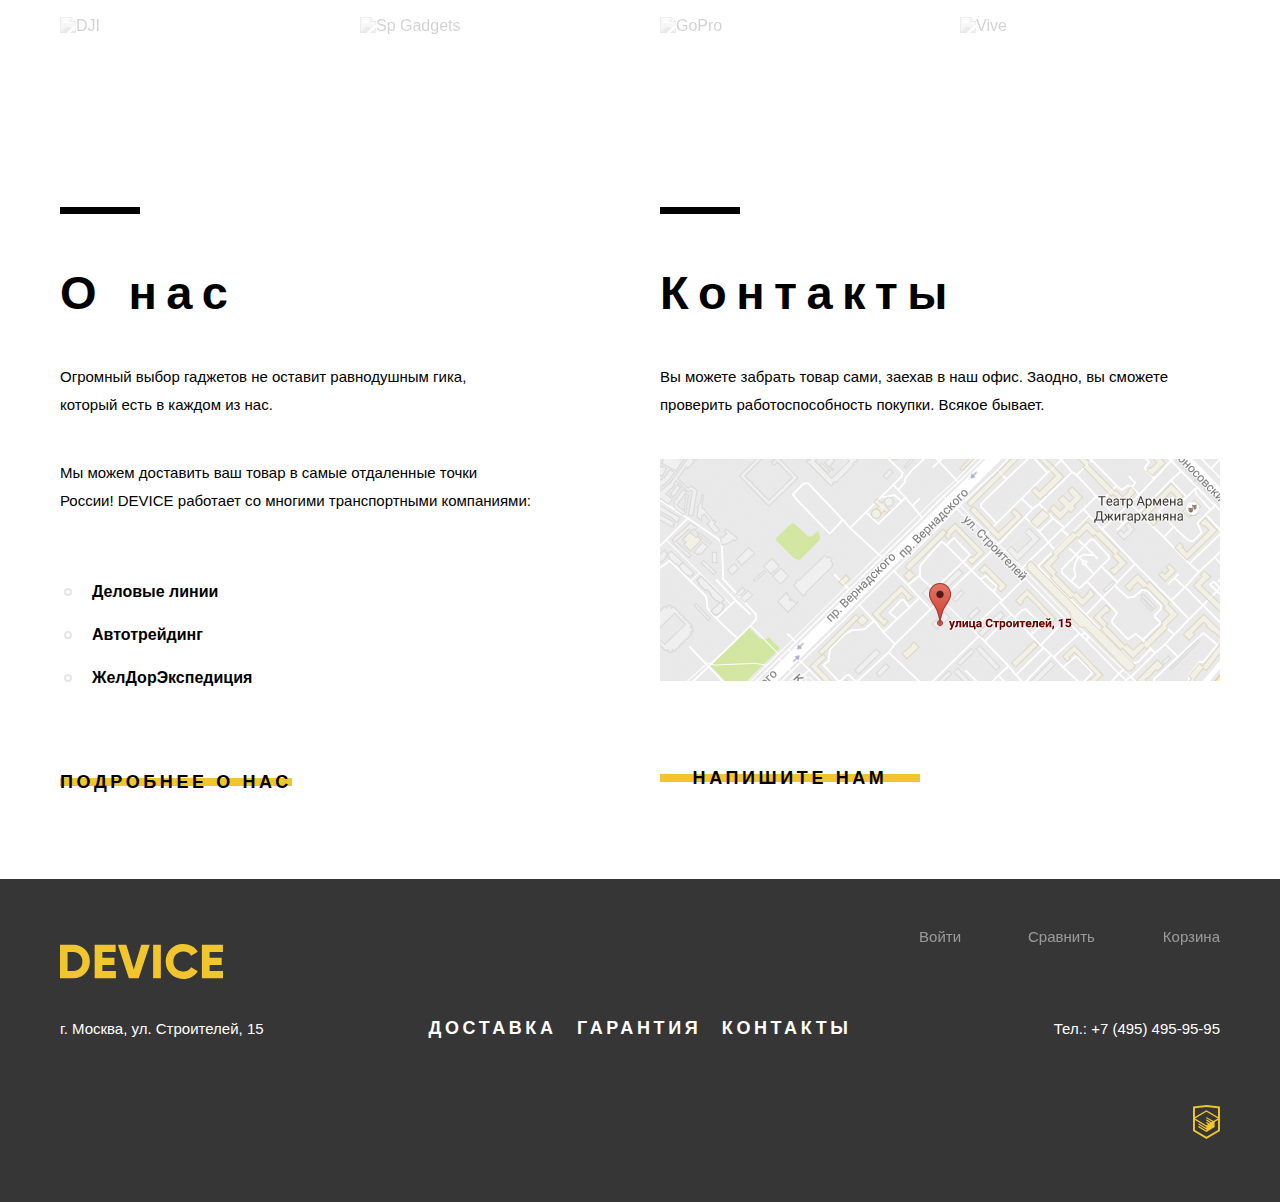
==== commit c762d0d3: "Оживил popup" ====
--- a/index.html
+++ b/index.html
@@ -258,7 +258,7 @@
             проверить работоспособность покупки. Всякое бывает.
           </p>
           <a href="#" class="main-bottom__map"><img class="main-bottom__map" src="img/png/map.png" width="560" height="222" alt="Схема проезда"></a>
-          <a href="#" class="button button--main-bottom">Напишите нам</a>
+          <a href="#" class="button button--feedback">Напишите нам</a>
         </section>
       </div>
     </main>
@@ -311,7 +311,7 @@
     </section>
     <section class="modal modal__feedback">
       <form class="feedback-form" action="https://echo.htmlacademy.ru" method="post">
-        <button class="modal__close-btn" type="button" aria-label="Закрыть форму обратной связи"></button>
+        <button class="modal__close-btn modal__close-btn--feedback" type="button" aria-label="Закрыть форму обратной связи"></button>
         <label>
           Ваше имя:
           <input class="feedback-form__field feedback-form__field--name" type="text" name="name" placeholder="Имя Фамилия">
@@ -327,5 +327,6 @@
         <button type="submit" class="button feedback-form__submit">Отправить</button>
       </form>
     </section>
+    <script src="js/script.js"></script>
   </body>
 </html>
--- a/css/style.css
+++ b/css/style.css
@@ -164,7 +164,7 @@
   margin-bottom: 40px;
 }
 
-.button--main-bottom {
+.button--feedback {
   width: 260px;
   height: 22px;
 }
@@ -1305,7 +1305,7 @@
   opacity: 1;
 }
 
-.filter__input:disabled + .check-box, .filter__input:disabled + .radio-btn {
+.filter__input:disabled + .check-box, .filter__input:disabled + .radio-btn, .filter__input:disabled ~ .filter__value{
   opacity: 0.25;
 }
 
@@ -1727,6 +1727,7 @@
 }
 
 .modal {
+  display: none;
   position: fixed;
   top: 0;
   right: 0;
@@ -1736,16 +1737,19 @@
   z-index: 3;
 }
 
+.modal--show {
+  display: inline;
+}
+
 .modal__map {
-  display: none;
   width: 994px;
   height: 593px;
   background-color: transparent;
   background-image: url("../img/png/map-big.png");
+  filter: drop-shadow(0px 10px 16px rgba(0, 0, 0, 0.15));
 }
 
 .modal__feedback {
-  display: none;
   width: 960px;
   height: 550px;
   background-color: var(--basic-white);
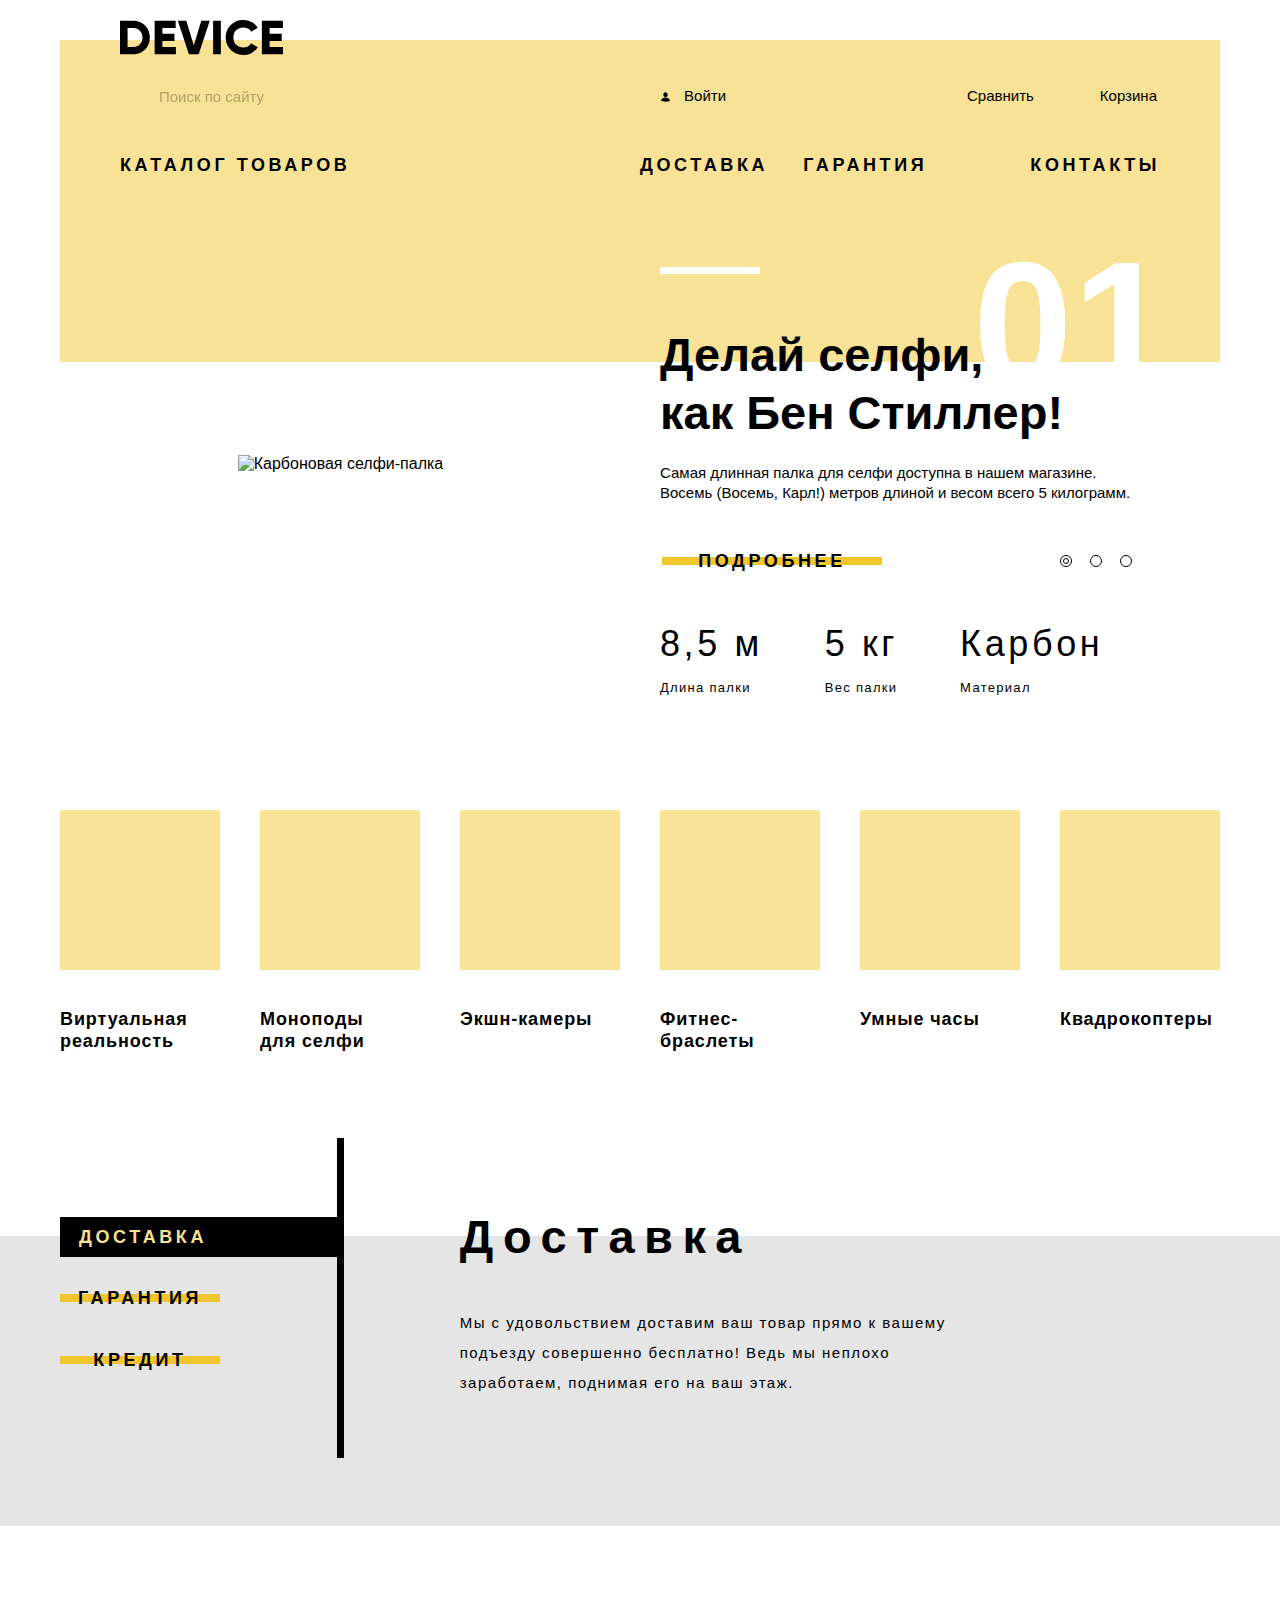
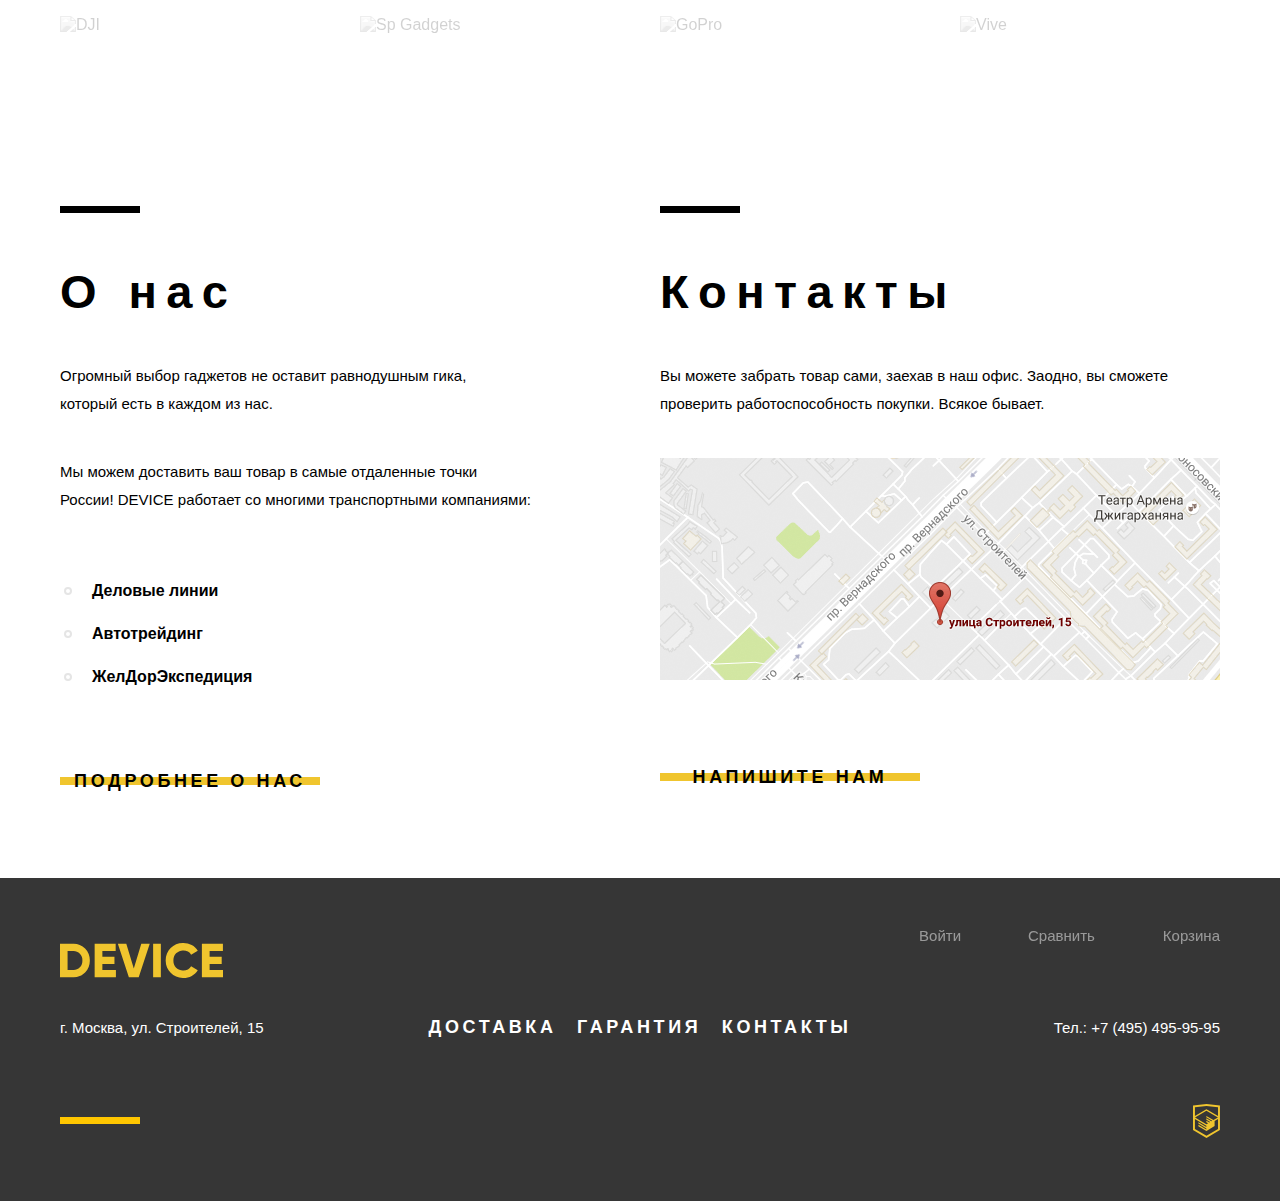
==== commit e7264a9b: "Исправил кнопку подробнее о нас и "приклеил" кнопку поиска" ====
--- a/index.html
+++ b/index.html
@@ -258,7 +258,7 @@
             проверить работоспособность покупки. Всякое бывает.
           </p>
           <a href="#" class="main-bottom__map"><img class="main-bottom__map" src="img/png/map.png" width="560" height="222" alt="Схема проезда"></a>
-          <a href="#" class="button button--feedback">Напишите нам</a>
+          <a href="#" class="button button--main-bottom button--feedback">Напишите нам</a>
         </section>
       </div>
     </main>
@@ -269,22 +269,22 @@
         </a>
         <ul class="user-nav user-nav--footer">
           <li class="user-nav__footer-item user-nav__footer-item--login">
-            <a href="#" class="user-nav__footer-icon user-nav__footer-icon--login"></a>
+            <span class="user-nav__footer-icon user-nav__footer-icon--login"></span>
             <a href="#" class="user-nav__footer-link user-nav__footer-link--login">Войти</a>
           </li>
           <li class="user-nav__account">
             <div class="user-nav__footer-item user-nav__footer-item--name">
-              <a class="user-nav__footer-icon user-nav__footer-icon--name" href="#"></a>
+              <span class="user-nav__footer-icon user-nav__footer-icon--name"></span>
               <a class="user-nav__footer-link user-nav__footer-link--name" href="#">Валентин Петухов</a>
             </div>
             <a class="user-nav__footer-item user-nav__footer-item--exit" href="#">Выйти</a>
           </li>
           <li class="user-nav__footer-item user-nav__footer-item--compare">
-            <a href="#" class="user-nav__footer-icon user-nav__footer-icon--compare"></a>
+            <span class="user-nav__footer-icon user-nav__footer-icon--compare"></span>
             <a href="#" class="user-nav__footer-link user-nav__footer-link--compare">Сравнить</a>
           </li>
           <li class="user-nav__footer-item user-nav__footer-item--cart">
-            <a href="#" class="user-nav__footer-icon user-nav__footer-icon--cart"></a>
+            <span class="user-nav__footer-icon user-nav__footer-icon--cart"></span>
             <a href="#" class="user-nav__footer-link user-nav__footer-link--cart">Корзина</a>
           </li>
         </ul>
@@ -308,6 +308,7 @@
     </footer>
     <section class="modal modal__map">
       <button class="modal__close-btn modal__close-btn--map" type="button" aria-label="Закрыть форму обратной связи"></button>
+      <iframe src="https://www.google.com/maps/embed?pb=!1m18!1m12!1m3!1d2249.1125488779976!2d37.52742931592807!3d55.687030980535816!2m3!1f0!2f0!3f0!3m2!1i1024!2i768!4f13.1!3m3!1m2!1s0x46b54cf65f5c8955%3A0x694710ccd55501e!2z0YPQuy4g0KHRgtGA0L7QuNGC0LXQu9C10LksIDE1LCDQnNC-0YHQutCy0LAsIDExOTMxMQ!5e0!3m2!1sru!2sru!4v1616179914684!5m2!1sru!2sru" width="960" height="573" style="border:0;" allowfullscreen="" loading="lazy"></iframe>
     </section>
     <section class="modal modal__feedback">
       <form class="feedback-form" action="https://echo.htmlacademy.ru" method="post">
--- a/css/style.css
+++ b/css/style.css
@@ -6,8 +6,6 @@
   src: local("Gilroy"),
        url("../fonts/gilroylight.woff2") format("woff2"),
        url("../fonts/gilroylight.woff") format("woff");
-  /*font-weight: 300;*/
-  /*font-style: normal;*/
 }
 
 @font-face {
@@ -164,7 +162,7 @@
   margin-bottom: 40px;
 }
 
-.button--feedback {
+.button--main-bottom {
   width: 260px;
   height: 22px;
 }
@@ -373,7 +371,7 @@
 
 .main-header__logo {
   grid-column: 1 / -1;
-  margin-bottom: 10px;
+  margin-bottom: 12px;
 }
 
 .main-header__search-input {
@@ -414,6 +412,7 @@
   display: flex;
   align-items: center;
   border-bottom: 2px solid transparent;
+  position: relative;
 }
 
 .main-header__search-icon {
@@ -436,11 +435,12 @@
   font-size: 15px;
   line-height: 20px;
   text-transform: uppercase;
-  margin-top: 1px;
-  margin-left: 342px;
   overflow: hidden;
   visibility: hidden;
   opacity: 0;
+  position: absolute;
+  right: 0;
+  bottom: -1px;
 }
 
 .user-nav {
@@ -1683,7 +1683,7 @@
   padding-top: 50px;
 }
 
-.main-footer__line {
+.line--footer {
   width: 80px;
   height: 7px;
   background-color: var(--special-amber);
@@ -1697,7 +1697,6 @@
   width: 136px;
   height: 32px;
   justify-content: space-between;
-  margin-left: 80px;
 }
 
 .developer-link {
@@ -1739,11 +1738,12 @@
 
 .modal--show {
   display: inline;
+  animation: bounce 0.6s;
 }
 
 .modal__map {
-  width: 994px;
-  height: 593px;
+  width: 960px;
+  height: 573px;
   background-color: transparent;
   background-image: url("../img/png/map-big.png");
   filter: drop-shadow(0px 10px 16px rgba(0, 0, 0, 0.15));
@@ -1817,3 +1817,48 @@
   padding-top: 36px;
   width: 200px;
 }
+
+
+@keyframes bounce {
+  0% {
+    transform: translateY(-2000px);
+  }
+
+  70% {
+    transform: translateY(30px);
+  }
+
+  90% {
+    transform: translateY(-10px);
+  }
+
+  100% {
+    transform: translateY(0);
+  }
+}
+
+@keyframes shake {
+  0%,
+  100% {
+    transform: translateX(0);
+  }
+
+  10%,
+  30%,
+  50%,
+  70%,
+  90% {
+    transform: translateX(-10px);
+  }
+
+  20%,
+  40%,
+  60%,
+  80% {
+    transform: translateX(10px);
+  }
+}
+
+.modal-error {
+  animation: shake 0.6s;
+}
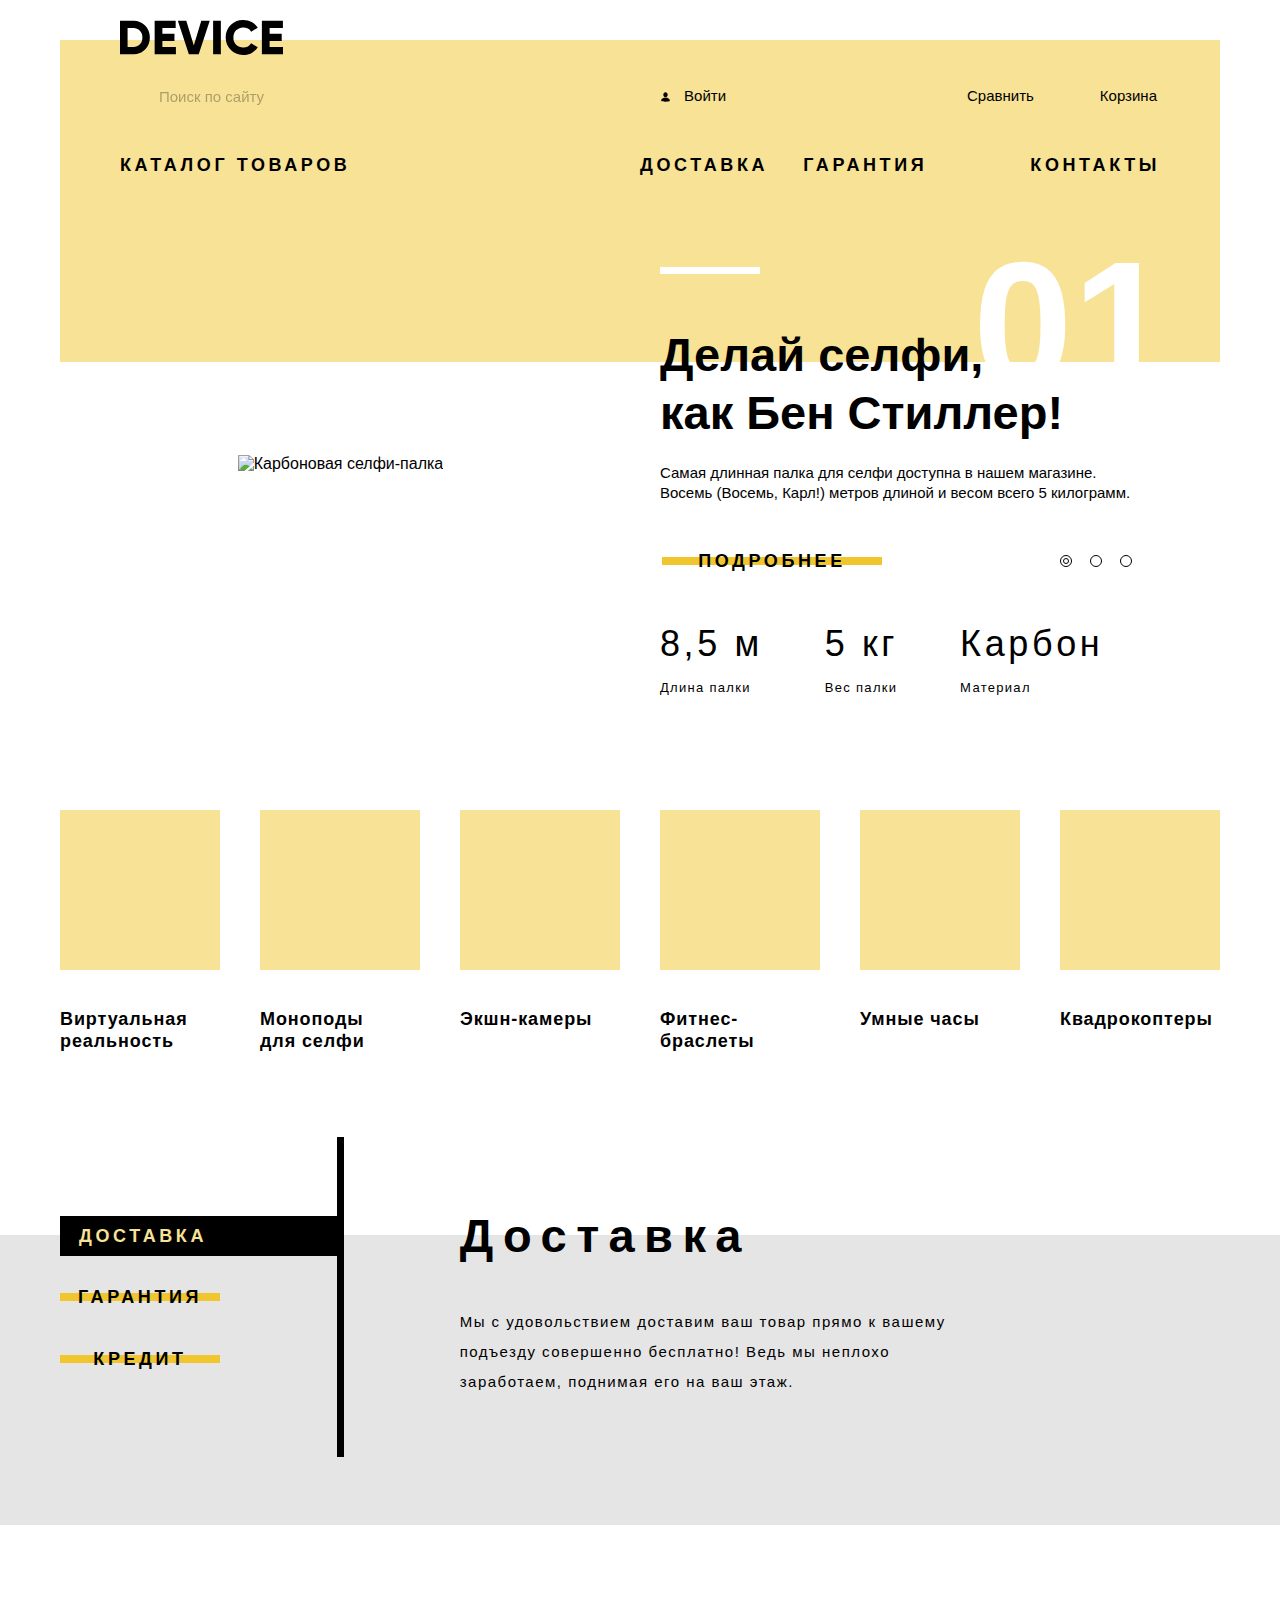
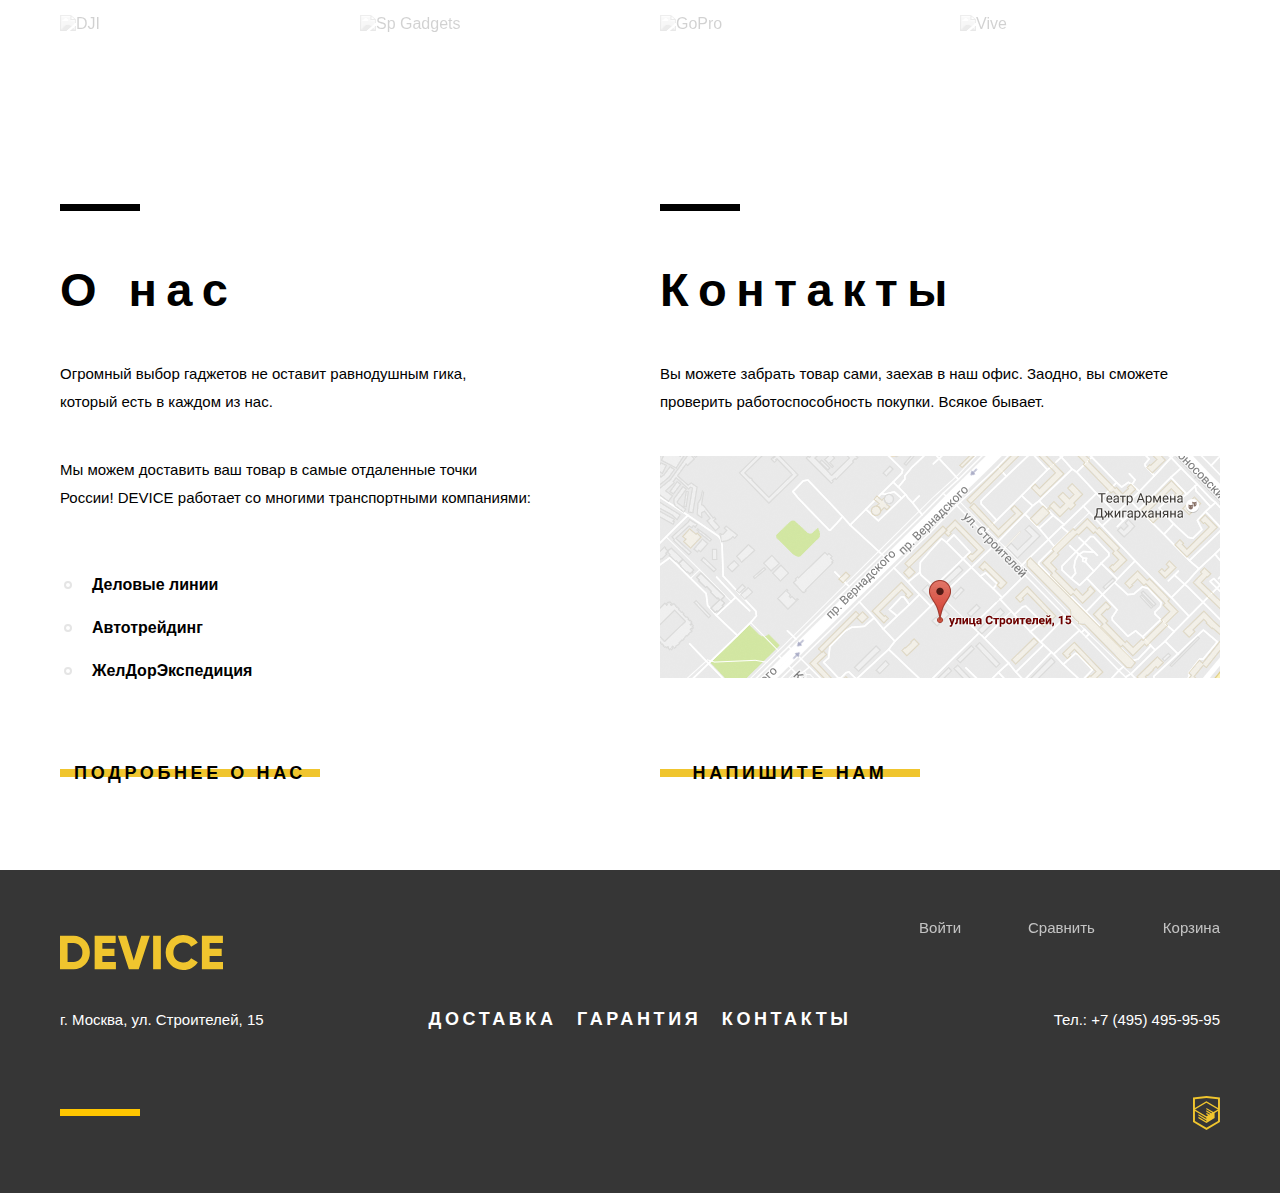
==== commit 4830e0bd: "Подключил минимизированные файлы CSS и JS" ====
--- a/index.html
+++ b/index.html
@@ -4,7 +4,7 @@
     <meta charset="utf-8">
     <link rel="icon" href="favicon.ico">
     <link rel="stylesheet" href="css/normalize.css">
-    <link rel="stylesheet" href="css/style.css">
+    <link rel="stylesheet" href="css/style-min.css">
     <title>HTML Academy: Девайс</title>
   </head>
   <body class="page__body">
@@ -161,7 +161,7 @@
             </a>
           </li>
           <li class="categories__item categories__item--mp">
-            <a class="categories__link" href="#">
+            <a class="categories__link" href="catalog.html">
               <div class="categories__background"></div>
               <h3 class="categories__title">Моноподы <br>для селфи</h3>
             </a>
@@ -328,6 +328,6 @@
         <button type="submit" class="button feedback-form__submit">Отправить</button>
       </form>
     </section>
-    <script src="js/script.js"></script>
+    <script src="js/script-min.js"></script>
   </body>
 </html>
--- a/css/style-min.css
+++ b/css/style-min.css
@@ -0,0 +1 @@
+@font-face{font-family:"Gilroy";font-display:swap;src:local("Gilroy"),url("../fonts/gilroylight.woff2")format("woff2"),url("../fonts/gilroylight.woff")format("woff")}@font-face{font-family:"Gilroy";src:local("Gilroy"),url("../fonts/gilroyextrabold.woff2")format("woff2"),url("../fonts/gilroyextrabold.woff")format("woff");font-weight:800;font-style:normal}@font-face{font-family:"OpenSans";font-display:swap;src:url("../fonts/opensans.woff2")format("woff2"),url("../fonts/opensans.woff")format("woff");font-weight:400;font-style:normal}@font-face{font-family:"OpenSans";src:url("../fonts/opensanslight.woff2")format("woff2"),url("../fonts/opensanslight.woff")format("woff");font-weight:300;font-style:normal}.visually-hidden:not(:focus):not(:active),input[type="checkbox"].visually-hidden,input[type="radio"].visually-hidden{position:absolute;width:1px;height:1px;margin:-1px;border:0;padding:0;white-space:nowrap;clip-path:inset(100%);clip:rect(0 0 0 0);overflow:hidden}:root{--basic-black:#000000;--basic-dark:#363636;--basic-gray:#464646;--basic-neutral:#7e7e7e;--gray-special:#d9d9d9;--basic-gray-dark:#dcdcdc;--basic-gray-light:#e5e5e5;--basic-whisper:#eaeaea;--basic-gray-extralight:#ebebeb;--transparent:rgba(238,238,238,0.7);--basic-white:#ffffff;--smoky-white:#f2f2f2;--special-dark:#f0c52e;--special-light:#f7e296;--special-amber:#ffc600;--special:#91c92f;--status:#f6dada;--opacity-03:rgba(255,255,255,0.3);--scale-gray:rgba(0,0,0,0.2);--scale-green:#00ca74;--toggle-gray:#c4c4c4;--toggle-shadow:#cfcfcf;--opensans:"Open Sans","Arial",sans-serif;--gilroy:"Gilroy","Arial",sans-serif}.page{height:100%;padding-top:20px}*,*::before,*::after{box-sizing:border-box}body{min-width:1200px;margin:0;padding:0;background-color:var(--basic-white);font-family:var(--gilroy);font-weight:300;font-style:normal;color:var(--basic-black);min-height:100%;display:grid;grid-template-rows:min-content 1fr min-content;align-content:start}a{text-decoration:none;color:inherit}img{max-width:100%;height:auto}.button{font-weight:800;font-size:18px;line-height:22px;letter-spacing:.2em;text-transform:uppercase;position:relative;display:inline-flex;justify-content:center;align-items:center;background-color:transparent;border:0;z-index:1}.button::before{position:absolute;align-self:center;content:"";z-index:-1;height:8px;width:100%;background:var(--special-dark)}.button--slider{width:220px;height:40px;align-self:center}.button--services{background-color:transparent;border:0;width:160px;height:22px;margin-bottom:40px}.button--main-bottom{width:260px;height:22px}.container{width:1160px;margin:0 auto;padding:0}.main-header__logo:hover,.user-nav__item:hover,.main-nav__item:hover > .main-nav__link,.catalog-nav__link:hover,.main-footer__logo:hover,.developer-link:hover{opacity:0.6}.main-header__logo:active,.user-nav__item:active,.main-nav__item:active > .main-nav__link,.catalog-nav__link:active,.main-footer__logo:active,.developer-link:active{opacity:0.3}.main-header__search-input:hover::-webkit-input-placeholder{opacity:0.6}.main-header__search-input:hover::-moz-placeholder{opacity:0.6}.main-header__search-input:hover::placeholder{opacity:0.6}.main-header__search:focus-within .main-header__search-button{visibility:visible;opacity:1}.main-header__search:focus-within{border-bottom:2px solid var(--basic-black)}.main-header__search-button:hover{background-color:var(--basic-black);color:var(--basic-white)}.main-header__search-button:active{color:var(--opacity-03)}.catalog-nav__title:hover ~ .catalog-nav__wrapper,.catalog-nav__title:focus ~ .catalog-nav__wrapper,.catalog-nav__wrapper:hover,.catalog-nav__wrapper:focus-within{height:164px;opacity:1}.button:hover::before{height:40px}.button:active{opacity:0.3}.button:active::before{opacity:1}.categories__item:hover .categories__background{background-color:var(--special-dark)}.categories__item:active .categories__item::before,.categories__item:active .categories__title{opacity:0.3}.categories__item:active::before{opacity:0.3}.brands__item:hover{opacity:1;filter:none}.breadcrumbs__item:hover{opacity:0.6}.breadcrumbs__item:active{opacity:0.1}.breadcrumbs__item--last:hover{opacity:0.3}.breadcrumbs__item--last:active{opacity:0.3}.toggle:active{box-shadow:0 4px 4px rgba(0,0,0,0.25)}.check-box:hover,.radio-btn:hover{opacity:0.6}.filter__input:checked + .check-box:active,.filter__input:checked + .radio-btn:active{background:transparent}.sorting__link:hover{opacity:0.6}.sorting__link:active{opacity:1}.sorting__direction-btn:hover{opacity:0.4}.sorting__direction-btn:active{opacity:1}.product__hover:hover{opacity:1}.pagination__item--prev:hover,.pagination__item--next:hover{background-color:var(--gray-special)}.pagination__item--prev:active .text-opacity,.pagination__item--next:active .text-opacity{opacity:0.3}.user-nav__footer-item:hover .user-nav__footer-icon{opacity:0.6}.user-nav__footer-item:hover .user-nav__footer-link{opacity:1}.user-nav__footer-item:active .user-nav__footer-icon,.user-nav__footer-item:active .user-nav__footer-link{opacity:0.3}.socials__item:hover{opacity:0.6}.socials__item:active{opacity:0.1}.modal__close-btn:hover{opacity:1}.modal__close-btn:active{opacity:0.3}.feedback-form__field:hover{background-color:var(--basic-whisper)}.feedback-form__field:focus{background-color:var(--basic-white);border:2px solid var(--special)}.feedback-form__field:invalid{background-color:var(--status)}.main-header{display:grid;grid-template-columns:1fr 1fr;column-gap:40px;padding:0 60px;background:linear-gradient(transparent 20px,var(--special-light)20px)}.main-header__logo{grid-column:1 / -1;margin-bottom:12px}.main-header__search-input{font-family:var(--opensans);font-style:normal;font-weight:300;font-size:15px;line-height:20px;border:0;margin-left:22px;background-color:transparent;padding-top:0;padding-left:17px}.main-header__search-input::-webkit-input-placeholder{font-family:var(--opensans);font-style:normal;font-weight:300;font-size:15px;line-height:20px;color:var(--basic-black);opacity:0.3}.main-header__search-input::-moz-placeholder{font-family:var(--opensans);font-style:normal;font-weight:300;font-size:15px;line-height:20px;color:var(--basic-black);opacity:0.3}.main-header__search{width:440px;display:flex;align-items:center;border-bottom:2px solid transparent;position:relative}.main-header__search-icon{width:16px;height:16px;background-image:url("../img/svg/icons/icon_search.svg");background-repeat:no-repeat;background-position:0 0}.main-header__search-button{width:84px;height:50px;border:2px solid var(--basic-black);border-bottom:none;background-color:transparent;font-family:var(--opensans);font-style:normal;font-weight:300;font-size:15px;line-height:20px;text-transform:uppercase;overflow:hidden;visibility:hidden;opacity:0;position:absolute;right:0;bottom:-1px}.user-nav{display:flex;justify-content:flex-end;font-family:var(--opensans);font-style:normal;font-weight:300;font-size:15px;line-height:20px;list-style-type:none;padding-left:19px}.authorized .user-nav__item--login,.authorized .user-nav__footer-item--login{display:none}.authorized .user-nav__account{display:flex;margin-right:5px}.user-nav__item{position:relative}.user-nav__account{display:none}.user-nav__item--name{padding-right:17px}.user-nav__item--exit{opacity:0.3;padding-right:87px}.user-nav__item--login{padding-right:241px}.user-nav__item--compare{padding-right:66px}.user-nav__item--cart{padding-right:3px}.user-nav__item--login::before{content:"";width:13px;height:14px;background-image:url("../img/svg/icons/icon_user.svg");background-repeat:no-repeat;background-position:0 0;position:absolute;top:3px;left:-25px}.user-nav__item--name::before{content:"";width:13px;height:14px;background-image:url("../img/svg/icons/icon_user.svg");background-repeat:no-repeat;background-position:0 0;position:absolute;top:4px;left:-25px}.user-nav__item--compare::before{content:"";width:14px;height:14px;background-image:url("../img/svg/icons/icon_compare.svg");background-repeat:no-repeat;background-position:0 0;position:absolute;top:3px;left:-26px}.user-nav__item--cart::before{content:"";width:10px;height:10px;background-image:url("../img/svg/icons/icon_cart.svg");background-repeat:no-repeat;background-position:0 0;position:absolute;top:3px;left:-22px}.main-nav{grid-column:1 / -1;padding-top:15px;font-weight:800;font-size:18px;line-height:22px;letter-spacing:.2em;text-transform:uppercase}.main-nav__list{display:flex;justify-content:flex-start;padding-inline-start:0;list-style-type:none;margin-bottom:35px}.main-nav__item--catalog{padding-right:260px;position:relative}.catalog-nav__wrapper{position:absolute;width:1160px;height:0;background-color:var(--special-light);margin-left:-60px;opacity:0;z-index:2}.catalog-nav{position:absolute;width:530px;height:127px;display:flex;flex-flow:column wrap;list-style-type:none;padding:0;margin-top:30px;margin-left:60px;font-family:var(--opensans);font-style:normal;font-weight:300;font-size:15px;line-height:20px;overflow:hidden}.catalog-nav__title{position:relative;padding-right:321px}.catalog-nav__title::after{content:"";width:22px;height:22px;background-image:url("../img/svg/icons/icon_plus.svg");background-repeat:no-repeat;background-position:0 0;position:absolute;top:0;left:232px}.main-nav__item--deliver{padding-right:35px}.main-nav__item--contacts{padding-left:103px;padding-right:0;margin-right:0}.catalog-nav__item{padding-bottom:20px}.catalog-nav__link{font-family:var(--opensans);font-style:normal;font-weight:300;font-size:15px;line-height:20px;text-transform:none;letter-spacing:normal}.catalog-nav__item--br{margin-bottom:40px}.slider{background:linear-gradient(var(--special-light)129px,transparent 129px);margin-bottom:76px}.slider__page{display:none;margin-bottom:20px}.slider__page--current{display:grid;grid-template-columns:1fr 1fr;position:relative}.slider__page::before{content:"";position:absolute;width:100px;height:7px;background-color:var(--basic-white);left:600px;top:34px}.slider__img{grid-row:1 / 5;justify-self:center;align-self:center;padding-right:19px}.slider__page-number{font-style:normal;font-weight:800;font-size:179px;line-height:219px;text-transform:uppercase;color:var(--basic-white);position:absolute;right:48px;top:-18px}.slider__title,.main-title{font-weight:800;font-size:47px;line-height:58px}.slider__title{padding-top:0;margin-top:93px;margin-bottom:21px;margin-left:20px;z-index:1}.slider__text{font-family:var(--opensans);font-style:normal;font-weight:300;font-size:15px;line-height:20px;padding-left:20px;margin-top:0;margin-bottom:38px}.slider__buttons{display:flex;justify-content:space-between;padding-left:22px;margin-bottom:42px}.slider__switches{display:flex;width:72px;justify-content:space-between;list-style-type:none;padding:0;margin-right:88px;position:relative;height:12px;align-self:center}.slider__switch{padding:0;width:12px;height:12px;background-color:transparent;border:1px solid var(--basic-black);border-radius:50%;cursor:pointer}.slider__switch--active::before{content:"";width:6px;height:6px;border:1px solid var(--basic-black);border-radius:50%;position:absolute;top:3px;left:3px}.slider__features{padding-left:20px;align-self:end}.features{display:flex;justify-items:start;grid-column-gap:62px;list-style-type:none;padding-inline-start:0;margin:0}.features__desc{font-weight:300;font-size:36px;line-height:42px;letter-spacing:.1em;margin:0}.features__title{font-weight:300;font-size:13px;line-height:15px;letter-spacing:.1em;margin-top:15px;margin-bottom:0}.categories{padding-top:39px;margin-bottom:88px}.categories__list{display:flex;justify-content:space-between;padding-inline-start:0;list-style-type:none;position:relative;margin:0}.categories__background{width:160px;height:160px;background-color:var(--special-light);margin-bottom:38px}.categories__title{margin:0;padding-bottom:20px;font-weight:800;font-size:18px;line-height:22px;letter-spacing:.05em}.categories__item{width:160px;position:relative}.categories__item--vr::before{content:"";width:97px;height:55px;background-image:url("../img/svg/categories/vr.svg");background-repeat:no-repeat;background-position:0 0;position:absolute;top:52px;left:31px}.categories__item--mp::before{content:"";width:86px;height:117px;background-image:url("../img/svg/categories/monopods.svg");background-repeat:no-repeat;background-position:0 0;position:absolute;top:26px;left:37px}.categories__item--ac::before{content:"";width:71px;height:87px;background-image:url("../img/svg/categories/action-cameras.svg");background-repeat:no-repeat;background-position:0 0;position:absolute;top:36px;left:44px}.categories__item--fb::before{content:"";width:107px;height:65px;background-image:url("../img/svg/categories/fitness.svg");background-repeat:no-repeat;background-position:0 0;position:absolute;top:48px;left:27px}.categories__item--sw::before{content:"";width:56px;height:98px;background-image:url("../img/svg/categories/smart-watch.svg");background-repeat:no-repeat;background-position:0 0;position:absolute;top:31px;left:52px}.categories__item--qc::before{content:"";width:132px;height:69px;background-image:url("../img/svg/categories/dron.svg");background-repeat:no-repeat;background-position:0 0;position:absolute;top:46px;left:14px}.services{background:linear-gradient(transparent 75px,var(--basic-gray-light)75px)}.services-grid{display:grid;grid-template-columns:4fr 8fr;position:relative;margin-bottom:90px}.services__list{align-self:start;list-style-type:none;position:relative;z-index:1;padding:0;margin-top:56px}.current-service-btn{font-style:normal;font-weight:800;font-size:18px;line-height:22px;letter-spacing:.2em;text-transform:uppercase;width:277px;height:40px;background-color:var(--basic-black);color:var(--special-light);padding-right:136px;padding-left:19px;margin-bottom:30px}.services-grid::after{content:"";width:7px;height:320px;background-color:var(--basic-black);position:absolute;top:-23px;left:277px}.services__delivery::before{content:"";width:136px;height:164px;background-image:url("../img/svg/services/delivery.svg");position:absolute;top:48px;right:2px}.services__guarantee::before{content:"";width:171px;height:195px;background-image:url("../img/svg/services/warranty.svg");position:absolute;top:25px;right:0}.services__credit::before{content:"";width:156px;height:188px;background-image:url("../img/svg/services/credit.svg");position:absolute;top:25px;right:0}.services__delivery,.services__guarantee,.services__credit{display:none}.current-service{display:inline;padding-left:13px;margin-bottom:113px}.services__title{font-weight:800;font-size:47px;line-height:58px;letter-spacing:.2em;margin-bottom:42px}.services__text{font-family:var(--opensans);font-style:normal;font-weight:300;font-size:15px;line-height:30px;letter-spacing:.1em}.brands{display:flex;justify-content:space-between;margin-bottom:89px;flex-wrap:wrap}.brands__item{width:260px;height:100px;filter:grayscale(100%);background-color:transparent;opacity:0.175;flex-shrink:0}.main-bottom{display:grid;grid-template-columns:1fr 1fr;grid-gap:40px;margin-bottom:86px}.main-bottom__item{position:relative}.main-bottom__item::before{content:"";width:80px;height:7px;background-color:var(--basic-black);position:absolute}.main-bottom__title{font-weight:800;font-size:47px;line-height:58px;letter-spacing:.2em;margin:0;padding-top:57px;padding-bottom:41px}.main-bottom__text{font-family:var(--opensans);font-style:normal;font-weight:300;font-size:15px;line-height:28px;margin:0;padding-bottom:40px}.main-bottom__list{font-weight:800;font-size:16px;line-height:28px;list-style-type:none;margin:0;padding-left:32px;padding-top:19px;padding-bottom:62px}.main-bottom__list-item{position:relative;padding-bottom:15px}.main-bottom__list-item::before{content:"";width:8px;height:8px;border-radius:50%;border:2px solid var(--basic-gray-light);background-color:transparent;position:absolute;top:10px;left:-28px}.main-bottom__map{margin-bottom:80px}.catalog-main{background:linear-gradient(var(--special-light)16px,transparent 16px);padding-top:28px;position:relative}.catalog-main__content{display:grid;grid-template-columns:328px 832px}.main-title--catalog-page{justify-self:start;padding-left:60px}.breadcrumbs{justify-self:start;display:flex;font-family:var(--opensans);font-style:normal;font-weight:300;font-size:14px;line-height:19px;color:var(--basic-black);list-style-type:none;padding-inline-start:60px;margin-bottom:50px}.breadcrumbs li{position:relative}.breadcrumbs li:nth-child(n+2)::before{content:"";width:12px;height:12px;background-color:transparent;background-image:url("../img/svg/icons/icon_arrow_nav.svg");background-position:0 0;background-repeat:no-repeat;position:absolute;left:-24px;top:2px}.breadcrumbs__item{opacity:0.3;padding-right:40px}.breadcrumbs__item--last{cursor:default}.filter{background-color:var(--basic-gray-light);margin-left:60px;position:relative}.filter::before{content:"";position:absolute;right:0;top:0;width:100vw;height:100%;background-color:var(--basic-gray-light);z-index:-1}.filter__wrapper{width:200px}.filter__title{background-color:var(--basic-gray-dark);margin:0;padding-top:25px;padding-bottom:25px}.filter__title::before{content:"";position:absolute;right:0;top:0;width:100vw;height:70px;background-color:var(--basic-gray-dark);z-index:-1}.filter__title,.sorting__title{font-weight:800;font-size:16px;line-height:20px;letter-spacing:.1em;text-transform:uppercase}.filter__subtitle{width:200px;font-weight:800;font-size:14px;line-height:17px;letter-spacing:.1em;border-top:2px solid var(--basic-black);padding-top:15px}.filter__price{margin-top:67px;position:relative}.range-slider{-webkit-box-sizing:border-box;box-sizing:border-box;position:relative;width:220px;height:80px;background-color:transparent;margin-top:10px;margin-bottom:9px;border-radius:5px;padding-top:39px;padding-right:20px;padding-left:20px}.scale{height:2px;background:var(--scale-gray);margin-top:39px;margin-bottom:15px}.bar{width:134px;height:2px;background:var(--scale-green)}.toggle{position:absolute;top:65px;width:4px;height:4px;padding:0;border:8px solid var(--basic-white);background-color:var(--toggle-gray);border-radius:50%;-webkit-box-shadow:0 2px 1px 0 var(--toggle-shadow);box-shadow:0 2px 1px 0 var(--toggle-shadow);cursor:pointer;box-sizing:content-box}.toggle-min{left:0}.toggle-max{left:114px}.min-price,.max-price{font-weight:300;font-size:14px;line-height:16px}.max-price{padding-left:66px}.filter__color,.filter__bt{border:0;margin:0;padding:0}.filter__color{margin-top:38px}.filter__bt{margin-top:38px;margin-bottom:53px}.filter__list{list-style-type:none;padding:0 0 0 42px;margin:13px 0 0}.filter__item{font-family:var(--opensans);font-style:normal;font-weight:300;font-size:14px;line-height:19px;color:var(--basic-black)}.filter__input{display:block;margin-bottom:20px;-webkit-appearance:none;-moz-appearance:none;appearance:none}.check-box{position:absolute;width:24px;height:24px;background:transparent;border:2px solid var(--basic-black);border-radius:2px;margin-top:-2px;margin-left:-42px}.filter__input:checked + .check-box,.filter__input + .check-box:active{background-image:url("../img/svg/icons/checked.svg");background-position:center;background-repeat:no-repeat;opacity:1}.filter__input:disabled + .check-box,.filter__input:disabled + .radio-btn,.filter__input:disabled ~ .filter__value{opacity:0.25}.radio-btn{position:absolute;width:24px;height:24px;background:transparent;border:2px solid var(--basic-black);border-radius:50%;margin-top:-2px;margin-left:-42px}.filter__input:checked + .radio-btn,.filter__input + .radio-btn:active{background-image:url("../img/svg/icons/radio-on.svg");background-position:center;background-repeat:no-repeat;opacity:1}.filter__submit{width:200px}.sorting{display:flex;background-color:var(--basic-gray-light);position:relative}.page__body--catalog::after{content:"";position:absolute;left:0;top:427px;width:100vw;height:72px;background-color:var(--basic-gray-light);z-index:-2}.sorting__title{margin:0;padding:25px 74px 25px 72px}.sorting__list{display:flex;justify-content:flex-start;gap:30px;list-style-type:none;margin:0;padding:25px 219px 25px 0}.sorting__link{font-family:var(--opensans);font-style:normal;font-weight:400;font-size:14px;line-height:19px;color:var(--basic-black);opacity:0.3;list-style-type:none}.sorting__link--active{opacity:1}.sorting__direction{list-style-type:none;display:flex;position:relative}.sorting__direction-btn{width:18px;height:18px;background-image:url("../img/svg/icons/sorting-direction.svg");background-position:center;opacity:0.2;position:absolute;top:9px}.sorting__direction-btn--active{opacity:1}.sorting__ascending-btn{transform:rotate(180deg);left:10px}.sorting__descending-btn{right:-25px}.catalog{display:grid;grid-template-columns:1fr 1fr;padding-top:69px;padding-bottom:23px;padding-left:72px;grid-gap:30px 40px}.product{position:relative}.product__hover{width:360px;height:380px;display:flex;flex-direction:column;align-items:center;background-color:var(--transparent);position:absolute;top:0;left:0;opacity:0}.product__cart{width:200px;height:22px;padding-top:191px}.product__compare{font-family:var(--opensans);font-style:normal;font-weight:300;font-size:13px;line-height:18px;letter-spacing:.1em;color:var(--basic-black);padding-top:34px}.product__new-icon{display:block;width:62px;height:62px;font-style:normal;font-weight:800;font-size:12px;line-height:15px;color:var(--basic-black);opacity:0.3;border:2px solid var(--basic-black);border-radius:50%;padding-top:21px;padding-left:15px;position:absolute;top:29px;right:27px}.product__description{display:flex;justify-content:space-between;margin-top:9px}.product__title{font-weight:800;font-size:18px;line-height:22px;letter-spacing:.05em;width:270px}.product__price{font-weight:300;font-size:16px;line-height:18px;letter-spacing:.05em;width:auto;margin-top:21px}.pagination{display:flex;align-items:center;justify-content:space-between;background-color:var(--basic-gray-extralight);margin-bottom:75px;margin-left:72px}.pagination__list{display:flex;align-items:center;gap:30px;list-style-type:none;padding-inline-start:0}.text-opacity{opacity:1}.pagination__item{font-weight:800;font-size:16px;line-height:20px;letter-spacing:.1em;text-transform:uppercase;opacity:0.3}.pagination__item--active,.pagination__item--prev,.pagination__item--next{opacity:1}.pagination__item--prev,.pagination__item--next{display:block;padding:25px 30px}.main-footer{background-color:var(--basic-dark);color:var(--basic-white);padding-top:32px;padding-bottom:49px}.footer-grid{display:grid;grid-template-columns:repeat(3,1fr)}.main-footer__logo{padding-top:33px;padding-bottom:34px}.user-nav--footer{grid-column:2 / 4;justify-self:end;list-style-type:none;margin-top:16px;margin-bottom:68px}.user-nav__footer-icon{opacity:1}.user-nav__footer-link{opacity:0.7}.user-nav__footer-item{position:relative;color:var(--basic-white)}.user-nav__footer-item--compare{padding-right:68px}.user-nav__footer-item--exit{padding-right:64px}.user-nav__footer-item--name{padding-right:26px}.user-nav__footer-item--login{padding-right:67px}.user-nav__footer-icon--login{content:"";width:13px;height:14px;background-image:url("../img/svg/icons/icon_user_footer.svg");background-repeat:no-repeat;background-position:0 0;position:absolute;top:3px;left:-25px}.user-nav__footer-icon--name{content:"";width:13px;height:14px;background-image:url("../img/svg/icons/icon_user_footer.svg");background-repeat:no-repeat;background-position:0 0;position:absolute;top:3px;left:-25px}.user-nav__footer-icon--compare{content:"";width:13px;height:14px;background-image:url("../img/svg/icons/icon_chart_footer.svg");background-repeat:no-repeat;background-position:0 0;position:absolute;top:3px;left:-25px;opacity:1}.user-nav__footer-icon--cart{content:"";width:13px;height:14px;background-image:url("../img/svg/icons/icon_cart_footer.svg");background-repeat:no-repeat;background-position:0 0;position:absolute;top:3px;left:-25px}.main-footer__address{justify-self:start;font-family:var(--opensans);font-style:normal;font-weight:300;font-size:15px;line-height:20px;padding-top:2px}.main-nav--footer{grid-column:2 / 3;display:flex;flex-wrap:wrap;grid-gap:20px;justify-content:space-between;align-items:start;list-style-type:none;padding:0;margin:0;width:423px}.main-footer__tel{justify-self:end;font-family:var(--opensans);font-style:normal;font-weight:300;font-size:15px;line-height:20px;padding-top:2px}.main-footer__bottom{display:flex;justify-content:space-between;padding-top:50px}.line--footer{width:80px;height:7px;background-color:var(--special-amber);margin-top:29px}.socials{list-style-type:none;padding:0;display:grid;grid-gap:20px;grid-template-columns:auto auto auto;width:136px;justify-content:space-between}.developer-link{width:27px;height:34px;background-color:transparent;background-image:url("../img/svg/logo/logo-html.svg");margin-top:16px;margin-left:54px}.socials__item{width:32px;height:32px;background-color:transparent;opacity:0.3}.socials__item--fb{background-image:url("../img/svg/icons/simple-icons_facebook.svg")}.socials__item--inst{background-image:url("../img/svg/icons/icon_instagram.svg")}.socials__item--tw{background-image:url("../img/svg/icons/icon_twitter.svg")}.modal{display:none;position:fixed;top:0;right:0;bottom:0;left:0;margin:auto;z-index:3}.modal--show{display:inline;animation:bounce 0.6s}.modal__map{width:960px;height:573px;background-color:transparent;background-image:url("../img/png/map-big.png");filter:drop-shadow(0px 10px 16px rgba(0,0,0,0.15))}.modal__feedback{width:960px;height:550px;background-color:var(--basic-white);box-shadow:0 10px 16px rgba(0,0,0,0.15)}.modal__close-btn{content:"";width:55px;height:55px;position:absolute;background-image:url("../img/svg/icons/icon_cross.svg");background-color:var(--special-dark);background-position:center;background-repeat:no-repeat;border:var(--special-dark),13px;border-radius:50%;opacity:0.5;right:20px;top:20px}.modal__close-btn--map{top:29px;right:36px}.feedback-form{display:grid;grid-template-columns:1fr 1fr;width:760px;margin-top:92px;margin-left:100px;margin-right:100px;font-weight:800;font-size:18px;line-height:22px}.feedback-form__field{border:none;background-color:var(--smoky-white);width:360px;height:50px;padding-top:16px;padding-bottom:15px;padding-left:20px;margin-top:10px;margin-bottom:32px}.feedback-form label:nth-child(4){grid-column:1 / 3}.feedback-form__field--text{width:740px;height:167px;padding-top:16px;padding-left:20px;resize:none}.feedback-form__submit{justify-self:start;padding-top:36px;width:200px}@keyframes bounce{0%{transform:translateY(-2000px)}70%{transform:translateY(30px)}90%{transform:translateY(-10px)}100%{transform:translateY(0)}}@keyframes shake{0%,100%{transform:translateX(0)}10%,30%,50%,70%,90%{transform:translateX(-10px)}20%,40%,60%,80%{transform:translateX(10px)}}.modal-error{animation:shake 0.6s}